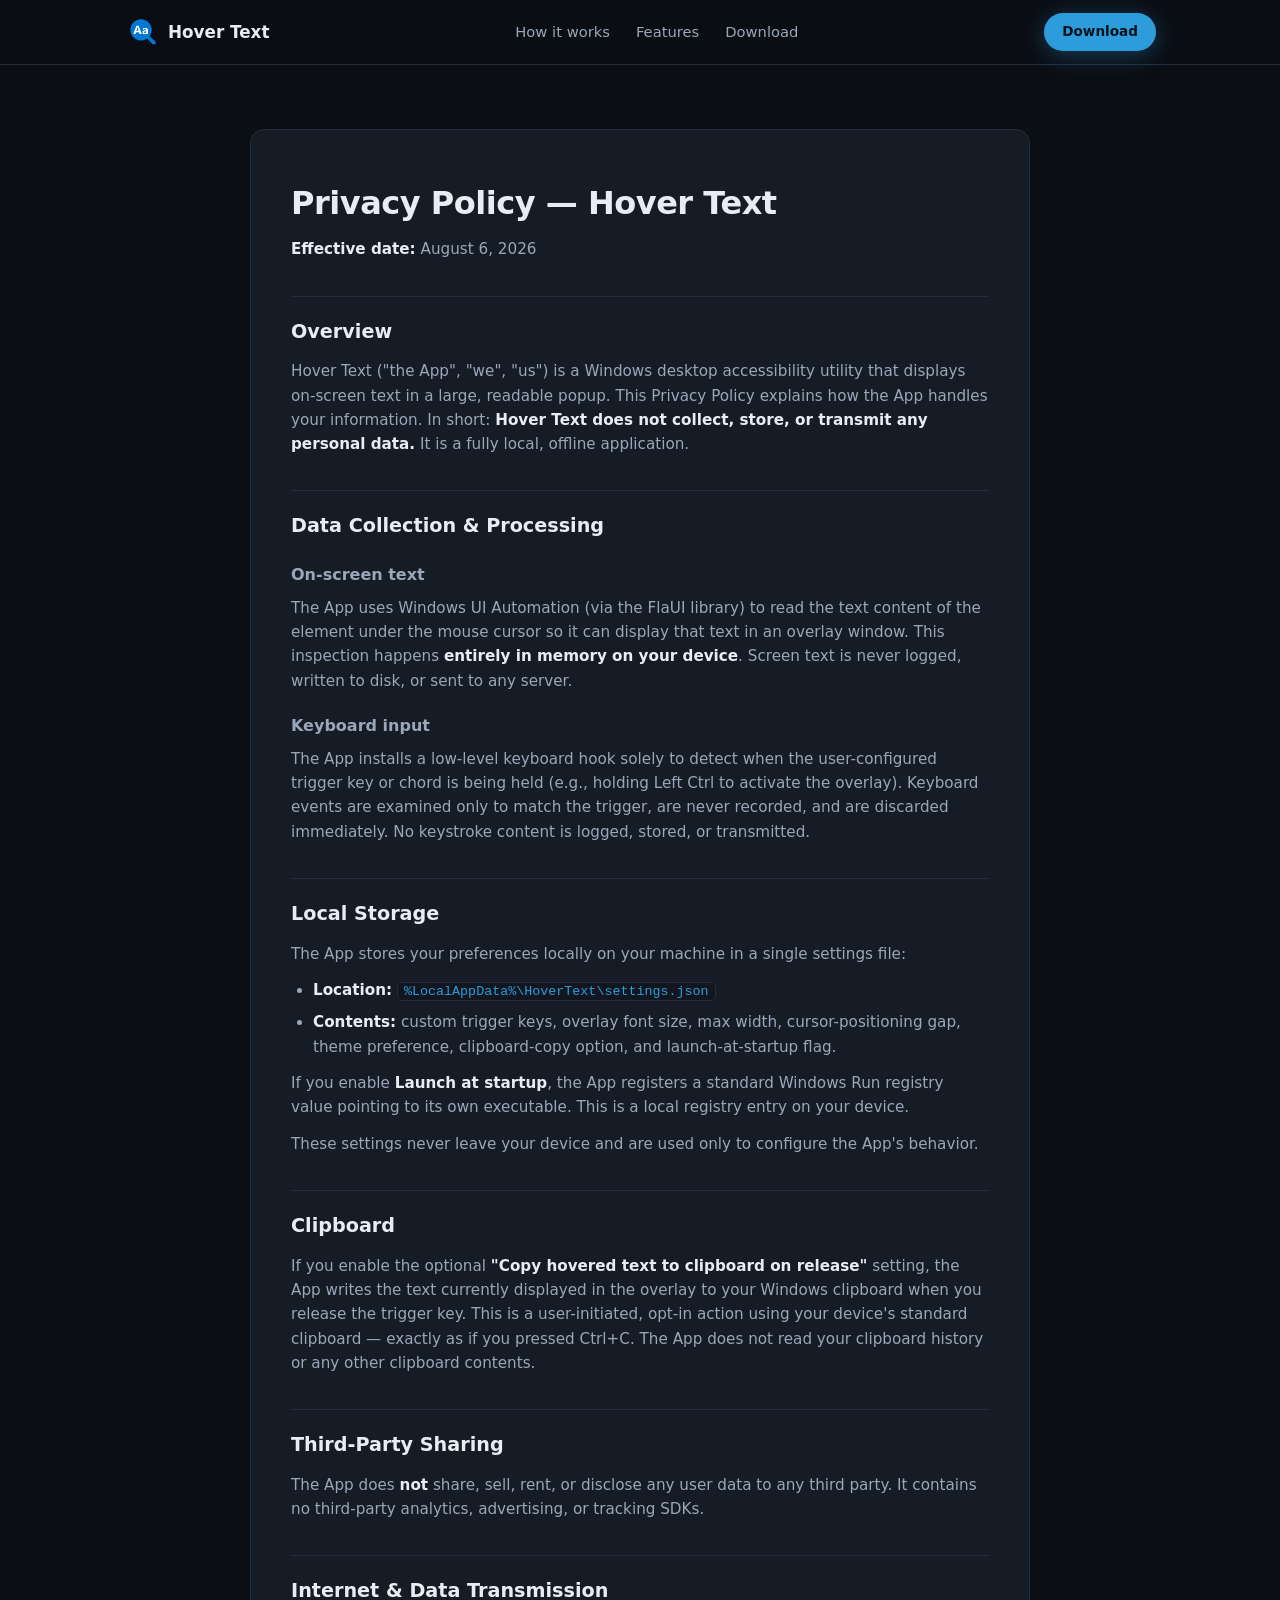
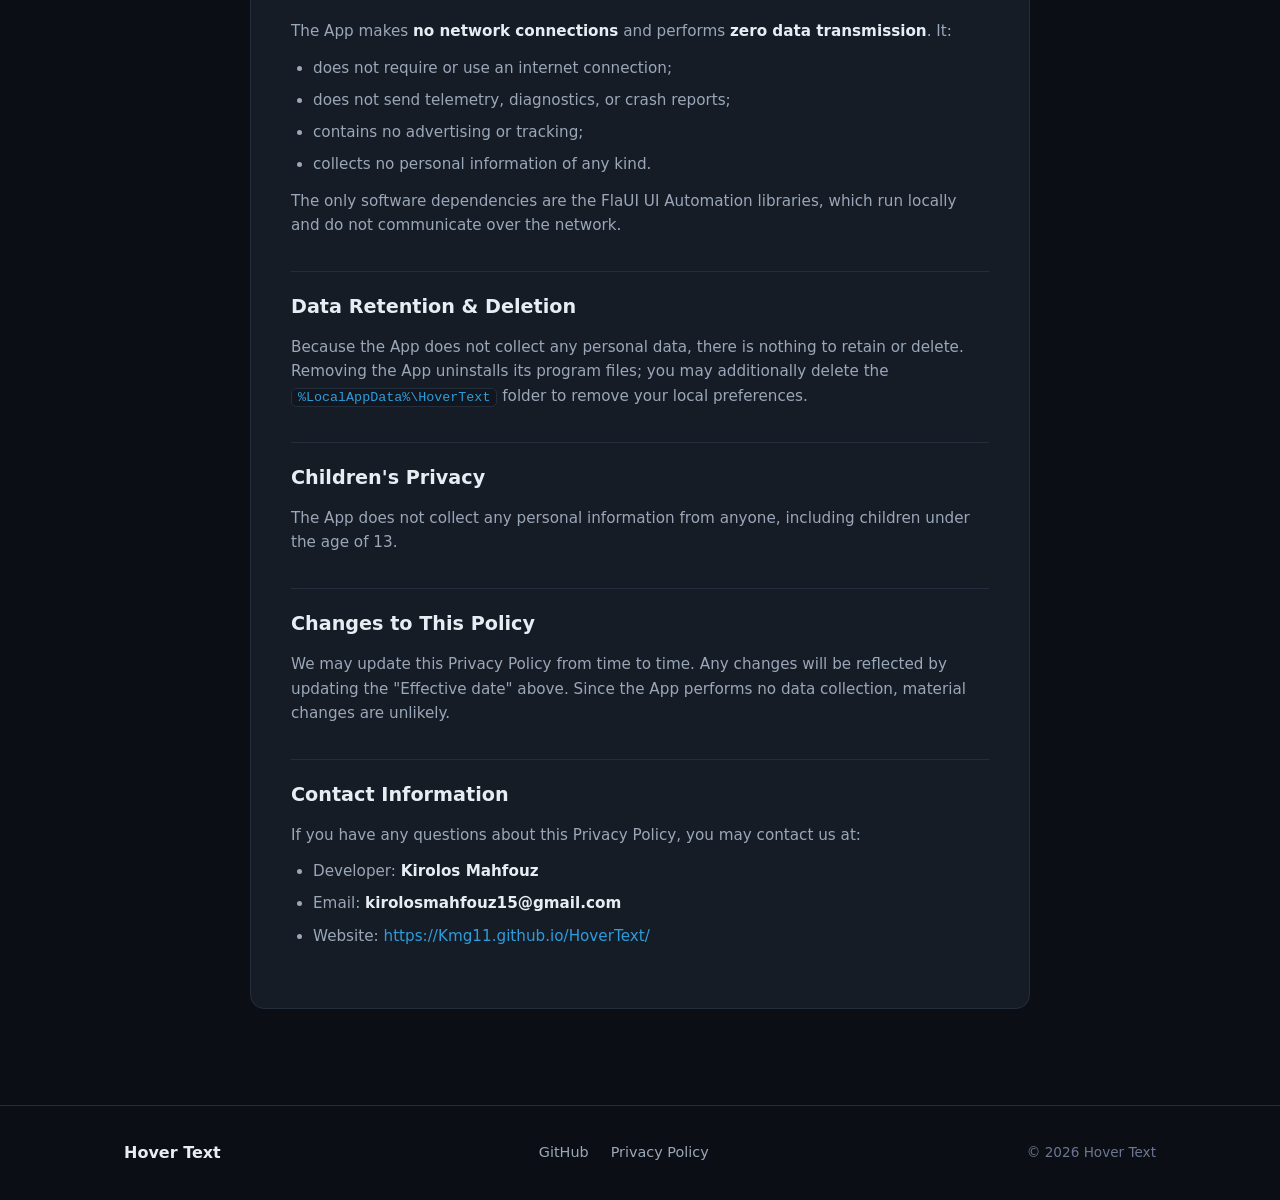
==== landing/privacy.html @ 6312b9e2 "feat: start creating landing page" ====
<!DOCTYPE html>
<html lang="en">
<head>
    <meta charset="UTF-8" />
    <meta name="viewport" content="width=device-width, initial-scale=1.0" />
    <title>Privacy Policy — Hover Text</title>
    <meta name="description"
          content="Hover Text is fully local and offline. It does not collect, store, or transmit any personal data." />
    <meta property="og:type" content="website" />
    <meta property="og:title" content="Privacy Policy — Hover Text" />
    <meta property="og:url" content="https://Kmg11.github.io/HoverText/privacy.html" />
    <link rel="icon" type="image/x-icon" href="favicon.ico" />
    <link rel="stylesheet" href="styles.css" />
</head>
<body>

    <header class="site-header">
        <nav class="nav container">
            <a class="brand" href="index.html">
                <img class="brand-mark" src="brand.png" alt="Hover Text logo" width="34" height="34" />
                <span class="brand-name">Hover Text</span>
            </a>
            <div class="nav-links">
                <a href="index.html#how">How it works</a>
                <a href="index.html#features">Features</a>
                <a href="index.html#download">Download</a>
            </div>
            <a class="btn btn-primary btn-sm nav-download" href="index.html#download">Download</a>
        </nav>
    </header>

    <main>
        <section class="legal">
            <div class="container legal-box">
                <h1>Privacy Policy — Hover Text</h1>
                <p class="legal-date"><strong>Effective date:</strong> August 6, 2026</p>

                <h2>Overview</h2>
                <p>Hover Text ("the App", "we", "us") is a Windows desktop accessibility utility that displays on-screen text in a large, readable popup. This Privacy Policy explains how the App handles your information. In short: <strong>Hover Text does not collect, store, or transmit any personal data.</strong> It is a fully local, offline application.</p>

                <h2>Data Collection &amp; Processing</h2>

                <h3>On-screen text</h3>
                <p>The App uses Windows UI Automation (via the FlaUI library) to read the text content of the element under the mouse cursor so it can display that text in an overlay window. This inspection happens <strong>entirely in memory on your device</strong>. Screen text is never logged, written to disk, or sent to any server.</p>

                <h3>Keyboard input</h3>
                <p>The App installs a low-level keyboard hook solely to detect when the user-configured trigger key or chord is being held (e.g., holding Left Ctrl to activate the overlay). Keyboard events are examined only to match the trigger, are never recorded, and are discarded immediately. No keystroke content is logged, stored, or transmitted.</p>

                <h2>Local Storage</h2>
                <p>The App stores your preferences locally on your machine in a single settings file:</p>
                <ul>
                    <li><strong>Location:</strong> <code>%LocalAppData%\HoverText\settings.json</code></li>
                    <li><strong>Contents:</strong> custom trigger keys, overlay font size, max width, cursor-positioning gap, theme preference, clipboard-copy option, and launch-at-startup flag.</li>
                </ul>
                <p>If you enable <strong>Launch at startup</strong>, the App registers a standard Windows Run registry value pointing to its own executable. This is a local registry entry on your device.</p>
                <p>These settings never leave your device and are used only to configure the App's behavior.</p>

                <h2>Clipboard</h2>
                <p>If you enable the optional <strong>"Copy hovered text to clipboard on release"</strong> setting, the App writes the text currently displayed in the overlay to your Windows clipboard when you release the trigger key. This is a user-initiated, opt-in action using your device's standard clipboard — exactly as if you pressed Ctrl+C. The App does not read your clipboard history or any other clipboard contents.</p>

                <h2>Third-Party Sharing</h2>
                <p>The App does <strong>not</strong> share, sell, rent, or disclose any user data to any third party. It contains no third-party analytics, advertising, or tracking SDKs.</p>

                <h2>Internet &amp; Data Transmission</h2>
                <p>The App makes <strong>no network connections</strong> and performs <strong>zero data transmission</strong>. It:</p>
                <ul>
                    <li>does not require or use an internet connection;</li>
                    <li>does not send telemetry, diagnostics, or crash reports;</li>
                    <li>contains no advertising or tracking;</li>
                    <li>collects no personal information of any kind.</li>
                </ul>
                <p>The only software dependencies are the FlaUI UI Automation libraries, which run locally and do not communicate over the network.</p>

                <h2>Data Retention &amp; Deletion</h2>
                <p>Because the App does not collect any personal data, there is nothing to retain or delete. Removing the App uninstalls its program files; you may additionally delete the <code>%LocalAppData%\HoverText</code> folder to remove your local preferences.</p>

                <h2>Children's Privacy</h2>
                <p>The App does not collect any personal information from anyone, including children under the age of 13.</p>

                <h2>Changes to This Policy</h2>
                <p>We may update this Privacy Policy from time to time. Any changes will be reflected by updating the "Effective date" above. Since the App performs no data collection, material changes are unlikely.</p>

                <h2>Contact Information</h2>
                <p>If you have any questions about this Privacy Policy, you may contact us at:</p>
                <ul>
                    <li>Developer: <strong>Kirolos Mahfouz</strong></li>
                    <li>Email: <strong>kirolosmahfouz15@gmail.com</strong></li>
                    <li>Website: <a href="https://Kmg11.github.io/HoverText/">https://Kmg11.github.io/HoverText/</a></li>
                </ul>
            </div>
        </section>
    </main>

    <footer class="site-footer">
        <div class="container footer-inner">
            <span class="footer-brand">Hover Text</span>
            <div class="footer-links">
                <a href="https://github.com/Kmg11/HoverText" target="_blank" rel="noopener noreferrer">GitHub</a>
                <a href="privacy.html">Privacy Policy</a>
            </div>
            <span class="footer-copy">&copy; <span id="year"></span> Hover Text</span>
        </div>
    </footer>

    <script src="app.js"></script>
</body>
</html>
---- landing/styles.css ----
:root {
    --bg: #0B0E14;
    --bg-elev: #12171F;
    --bg-card: #161C26;
    --bg-card-hover: #1A2230;
    --border: #242D3B;
    --text: #E8EDF4;
    --text-dim: #9AA7B8;
    --text-faint: #6B7690;
    --accent: #2D9CDB;
    --accent-hover: #54B0E4;
    --accent-soft: rgba(45, 156, 219, 0.14);
    --radius: 14px;
    --radius-sm: 9px;
    --max-w: 1080px;
    --font: "Segoe UI", system-ui, Roboto, "Helvetica Neue", Arial, sans-serif;
}

* { box-sizing: border-box; margin: 0; padding: 0; }

html { scroll-behavior: smooth; }

body {
    font-family: var(--font);
    background: var(--bg);
    color: var(--text);
    line-height: 1.6;
    -webkit-font-smoothing: antialiased;
}

.container {
    max-width: var(--max-w);
    margin: 0 auto;
    padding: 0 24px;
}

/* ---------- Buttons ---------- */

.btn {
    display: inline-block;
    border-radius: 999px;
    font-weight: 600;
    text-decoration: none;
    text-align: center;
    transition: background 0.15s ease, transform 0.1s ease, box-shadow 0.15s ease;
    cursor: pointer;
}

.btn:active { transform: translateY(1px); }

.btn-primary {
    background: var(--accent);
    color: #06121C;
    box-shadow: 0 4px 24px rgba(45, 156, 219, 0.35);
}

.btn-primary:hover {
    background: var(--accent-hover);
    box-shadow: 0 6px 30px rgba(45, 156, 219, 0.5);
}

.btn-ghost {
    border: 1px solid var(--border);
    color: var(--text);
    background: transparent;
}

.btn-ghost:hover { border-color: var(--text-dim); background: var(--bg-elev); }

.btn-store {
    border: 1px solid var(--border);
    color: var(--text);
    background: var(--bg-card);
}

.btn-store:hover:not(.is-disabled) { border-color: var(--accent); }

.btn.is-disabled {
    opacity: 0.55;
    cursor: not-allowed;
    pointer-events: none;
}

.btn-sm { padding: 8px 18px; font-size: 0.85rem; }
.btn-lg { padding: 14px 30px; font-size: 1.05rem; }

/* ---------- Header / nav ---------- */

.site-header {
    position: sticky;
    top: 0;
    z-index: 50;
    background: rgba(11, 14, 20, 0.85);
    backdrop-filter: blur(12px);
    -webkit-backdrop-filter: blur(12px);
    border-bottom: 1px solid var(--border);
}

.nav {
    display: flex;
    align-items: center;
    justify-content: space-between;
    height: 64px;
    gap: 20px;
}

.brand {
    display: flex;
    align-items: center;
    gap: 10px;
    text-decoration: none;
    color: var(--text);
    font-weight: 700;
    font-size: 1.05rem;
}

.brand-mark {
    width: 34px;
    height: 34px;
    border-radius: 9px;
    object-fit: contain;
}

.nav-links { display: flex; gap: 26px; }

.nav-links a {
    color: var(--text-dim);
    text-decoration: none;
    font-size: 0.92rem;
    font-weight: 500;
    transition: color 0.15s ease;
}

.nav-links a:hover { color: var(--text); }

.nav-download { display: inline-block; }

/* ---------- Hero ---------- */

.hero {
    padding: 84px 0 96px;
    background:
        radial-gradient(1100px 480px at 75% -10%, rgba(45, 156, 219, 0.16), transparent 60%),
        radial-gradient(900px 420px at 15% 110%, rgba(45, 156, 219, 0.08), transparent 60%);
}

.hero-grid {
    display: grid;
    grid-template-columns: 1.05fr 0.95fr;
    gap: 64px;
    align-items: center;
}

.eyebrow {
    display: inline-block;
    text-transform: uppercase;
    letter-spacing: 0.12em;
    font-size: 0.78rem;
    font-weight: 700;
    color: var(--accent);
    margin-bottom: 14px;
}

.hero h1 {
    font-size: clamp(2rem, 4.4vw, 3.15rem);
    line-height: 1.12;
    letter-spacing: -0.02em;
    margin-bottom: 18px;
}

.hero-sub {
    font-size: 1.14rem;
    color: var(--text-dim);
    max-width: 34em;
    margin-bottom: 30px;
}

.hero-actions {
    display: flex;
    flex-wrap: wrap;
    gap: 14px;
    margin-bottom: 34px;
}

.hero-badges {
    list-style: none;
    display: flex;
    flex-wrap: wrap;
    gap: 10px 22px;
    font-size: 0.88rem;
    color: var(--text-dim);
}

.hero-badges li::before {
    content: "✓";
    color: var(--accent);
    font-weight: 700;
    margin-right: 8px;
}

/* Hero fake-window mockup */

.hero-visual { position: relative; }

.fake-window {
    border-radius: 16px;
    border: 1px solid var(--border);
    background: var(--bg-elev);
    box-shadow: 0 30px 80px rgba(0, 0, 0, 0.55);
    overflow: hidden;
    position: relative;
    animation: floaty 7s ease-in-out infinite;
}

@keyframes floaty {
    0%, 100% { transform: translateY(0); }
    50% { transform: translateY(-8px); }
}

.fake-window-bar {
    display: flex;
    align-items: center;
    gap: 8px;
    padding: 12px 16px;
    border-bottom: 1px solid var(--border);
}

.dot { width: 12px; height: 12px; border-radius: 50%; }
.dot-red { background: #FF5F57; }
.dot-yellow { background: #FEBC2E; }
.dot-green { background: #28C840; }

.fake-window-title {
    margin-left: 12px;
    font-size: 0.8rem;
    color: var(--text-faint);
}

.fake-content {
    display: flex;
    gap: 14px;
    padding: 18px;
    background: var(--bg);
}

.fake-card {
    flex: 1;
    background: var(--bg-card);
    border: 1px solid var(--border);
    border-radius: var(--radius-sm);
    padding: 18px;
}

.fake-label {
    font-size: 0.66rem;
    letter-spacing: 0.14em;
    color: var(--text-faint);
    text-transform: uppercase;
    margin-bottom: 8px;
}

.fake-heading {
    font-size: 1.15rem;
    font-weight: 700;
    margin-bottom: 6px;
}

.fake-body {
    font-size: 0.82rem;
    color: var(--text-dim);
    margin-bottom: 14px;
}

.fake-tags { display: flex; flex-wrap: wrap; gap: 8px; margin-bottom: 16px; }

.fake-tags span {
    font-size: 0.72rem;
    color: var(--text-dim);
    background: var(--bg-elev);
    border: 1px solid var(--border);
    padding: 3px 10px;
    border-radius: 999px;
}

.fake-button {
    font-family: inherit;
    font-size: 0.85rem;
    font-weight: 600;
    background: var(--accent);
    color: #06121C;
    border: none;
    border-radius: 999px;
    padding: 9px 18px;
}

.fake-sidebar {
    width: 90px;
    display: flex;
    flex-direction: column;
    gap: 10px;
    padding: 8px 0;
}

.fake-side-item {
    height: 12px;
    border-radius: 6px;
    background: var(--bg-card);
    border: 1px solid var(--border);
}

.fake-side-item:nth-child(2) { width: 70%; }

.fake-cursor {
    position: absolute;
    width: 20px;
    height: 20px;
    background: var(--text);
    clip-path: polygon(0 0, 100% 60%, 55% 60%, 38% 100%, 22% 88%, 38% 55%, 0 48%);
    filter: drop-shadow(0 2px 4px rgba(0, 0, 0, 0.6));
    top: 44%;
    right: 12%;
    animation: cursor-wander 7s ease-in-out infinite;
}

@keyframes cursor-wander {
    0%, 100% { transform: translate(0, 0); }
    50% { transform: translate(-14px, 10px); }
}

.fake-overlay {
    position: absolute;
    display: flex;
    flex-direction: column;
    align-items: center;
    top: 28%;
    left: 4%;
    background: rgba(23, 30, 41, 0.92);
    border: 1px solid var(--accent);
    border-radius: 12px;
    padding: 12px 22px;
    box-shadow: 0 18px 50px rgba(0, 0, 0, 0.5);
    animation: overlay-pulse 7s ease-in-out infinite;
}

@keyframes overlay-pulse {
    0%, 100% { opacity: 1; transform: scale(1); }
    45% { opacity: 0.35; transform: scale(0.96); }
    55% { opacity: 0.35; transform: scale(0.96); }
}

.fake-overlay-title {
    font-size: 0.62rem;
    text-transform: uppercase;
    letter-spacing: 0.14em;
    color: var(--accent);
    margin-bottom: 2px;
}

.fake-overlay-text {
    font-size: 1.6rem;
    font-weight: 700;
    letter-spacing: -0.01em;
}

/* ---------- Sections ---------- */

section { padding: 84px 0; }

.section-title {
    font-size: clamp(1.6rem, 3.2vw, 2.2rem);
    letter-spacing: -0.015em;
    line-height: 1.2;
    margin-bottom: 44px;
}

.problem, .features { background: var(--bg-elev); }

.cards {
    display: grid;
    gap: 18px;
}

.cards.three { grid-template-columns: repeat(3, 1fr); }

.card {
    background: var(--bg-card);
    border: 1px solid var(--border);
    border-radius: var(--radius);
    padding: 26px;
    transition: transform 0.15s ease, background 0.15s ease, border-color 0.15s ease;
}

.card:hover {
    background: var(--bg-card-hover);
    border-color: #2E3A4D;
    transform: translateY(-3px);
}

.card h3 {
    font-size: 1.05rem;
    margin-bottom: 10px;
}

.card p { color: var(--text-dim); font-size: 0.95rem; }

/* ---------- Steps ---------- */

.steps {
    display: grid;
    grid-template-columns: repeat(3, 1fr);
    gap: 30px;
    counter-reset: step;
}

.step {
    position: relative;
    padding: 26px;
    border: 1px solid var(--border);
    border-radius: var(--radius);
    background: var(--bg-card);
}

.step-num {
    display: grid;
    place-items: center;
    width: 40px;
    height: 40px;
    border-radius: 50%;
    background: var(--accent-soft);
    color: var(--accent);
    font-weight: 700;
    font-size: 1.05rem;
    margin-bottom: 16px;
}

.step h3 { font-size: 1.05rem; margin-bottom: 8px; }
.step p { color: var(--text-dim); font-size: 0.95rem; }
.step strong { color: var(--text); }

/* ---------- Feature list ---------- */

.feature-list {
    list-style: none;
    display: grid;
    grid-template-columns: repeat(2, 1fr);
    gap: 16px 32px;
    max-width: 860px;
}

.feature-list li {
    display: flex;
    align-items: center;
    gap: 12px;
    color: var(--text-dim);
    font-size: 1rem;
}

.feature-list li::before {
    content: "✓";
    display: grid;
    place-items: center;
    flex-shrink: 0;
    width: 24px;
    height: 24px;
    border-radius: 50%;
    background: var(--accent-soft);
    color: var(--accent);
    font-weight: 700;
    font-size: 0.85rem;
}

/* ---------- Download ---------- */

.download { padding-bottom: 100px; }

.download-box {
    text-align: center;
    background: var(--bg-card);
    border: 1px solid var(--border);
    border-radius: 20px;
    padding: 56px 32px;
    position: relative;
    overflow: hidden;
}

.download-box::before {
    content: "";
    position: absolute;
    inset: 0 0 auto 0;
    height: 3px;
    background: linear-gradient(90deg, transparent, var(--accent), transparent);
}

.download-box .eyebrow { margin-bottom: 10px; }
.download-box .section-title { margin-bottom: 14px; }

.download-sub {
    color: var(--text-dim);
    max-width: 42em;
    margin: 0 auto 32px;
}

.download-actions {
    display: flex;
    flex-wrap: wrap;
    justify-content: center;
    gap: 16px;
    margin-bottom: 18px;
}

.download-note { color: var(--text-faint); font-size: 0.85rem; min-height: 1.2em; }

/* ---------- Footer ---------- */

.site-footer {
    border-top: 1px solid var(--border);
    padding: 34px 0;
}

.footer-inner {
    display: flex;
    flex-wrap: wrap;
    align-items: center;
    justify-content: space-between;
    gap: 14px;
}

.footer-brand { font-weight: 700; }

.footer-links {
    display: flex;
    gap: 22px;
}

.footer-links a {
    color: var(--text-dim);
    text-decoration: none;
    font-size: 0.9rem;
}

.footer-links a:hover { color: var(--text); }

.footer-copy { color: var(--text-faint); font-size: 0.85rem; }

/* ---------- Legal / Privacy ---------- */

.legal { padding: 64px 0 96px; }

.legal-box {
    max-width: 780px;
    background: var(--bg-card);
    border: 1px solid var(--border);
    border-radius: var(--radius);
    padding: 48px 40px;
}

.legal-box h1 {
    font-size: clamp(1.6rem, 3vw, 2rem);
    letter-spacing: -0.015em;
    margin-bottom: 8px;
}

.legal-date { color: var(--text-dim); margin-bottom: 32px; }

.legal-box h2 {
    font-size: 1.2rem;
    margin: 34px 0 12px;
    padding-top: 20px;
    border-top: 1px solid var(--border);
}

.legal-box h3 {
    font-size: 1rem;
    margin: 20px 0 8px;
    color: var(--text-dim);
}

.legal-box p { color: var(--text-dim); font-size: 0.95rem; margin-bottom: 12px; }
.legal-box p strong, .legal-box li strong { color: var(--text); }

.legal-box ul { margin: 0 0 12px 22px; }
.legal-box li { color: var(--text-dim); font-size: 0.95rem; margin-bottom: 8px; }

.legal-box code {
    font-family: Consolas, "Cascadia Code", monospace;
    font-size: 0.88em;
    background: var(--bg-elev);
    border: 1px solid var(--border);
    border-radius: 5px;
    padding: 1px 6px;
    color: var(--accent);
}

.legal-box a { color: var(--accent); text-decoration: none; }
.legal-box a:hover { text-decoration: underline; }

/* ---------- Responsive ---------- */

@media (max-width: 900px) {
    .hero-grid { grid-template-columns: 1fr; gap: 48px; }
    .cards.three, .steps { grid-template-columns: 1fr; }
    .feature-list { grid-template-columns: 1fr; }
    .nav-links { display: none; }
    .hero { padding: 56px 0 72px; }
    section { padding: 64px 0; }
    .legal-box { padding: 32px 24px; }
}
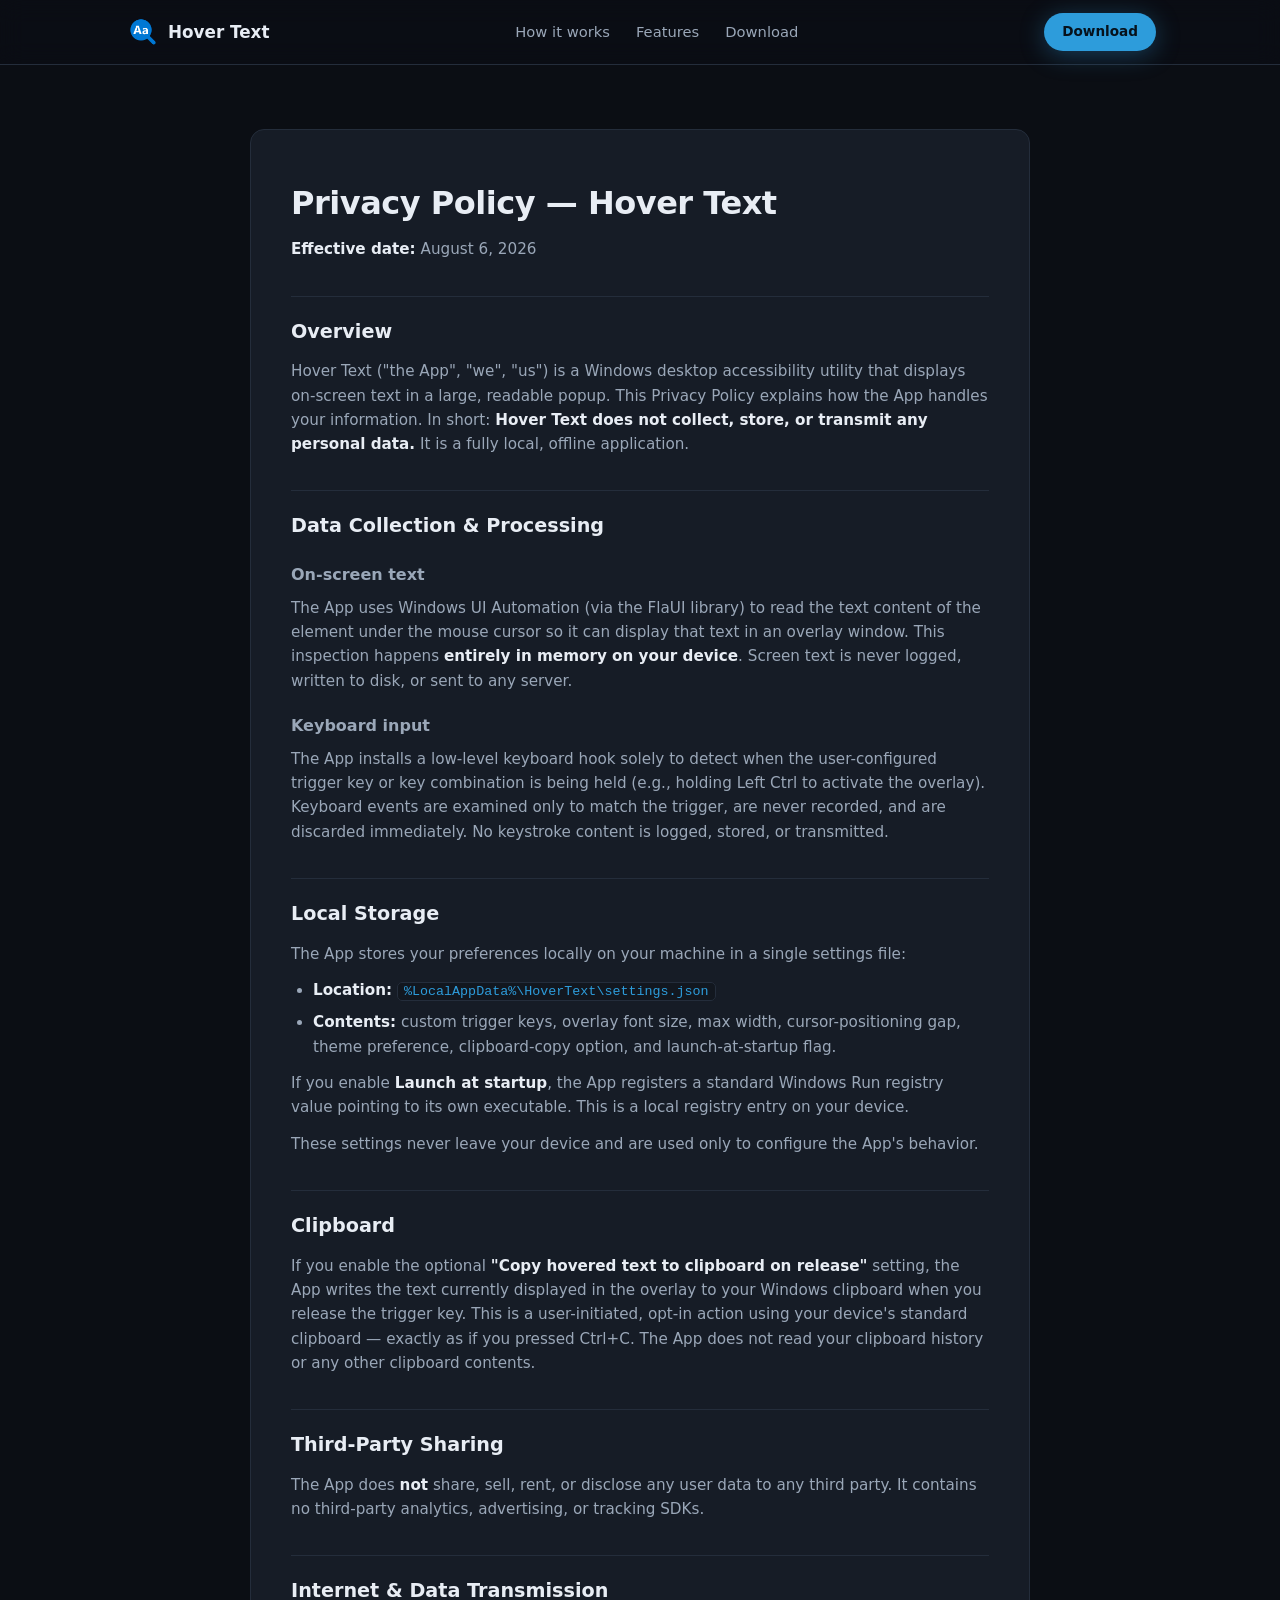
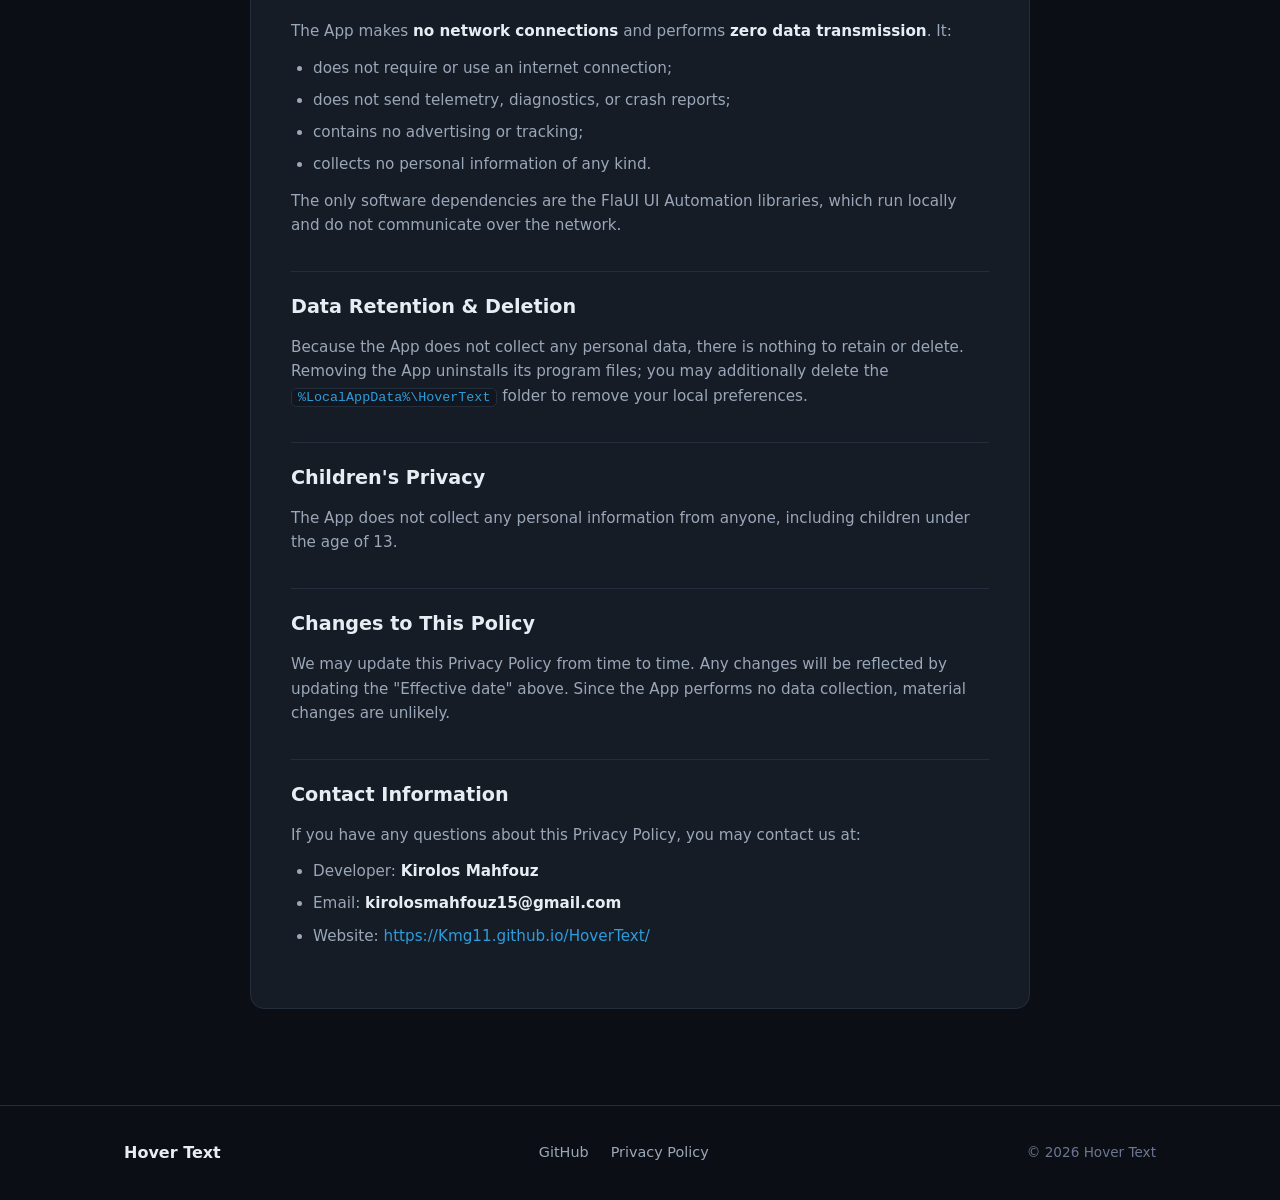
==== commit 5c6699ac: "fix: content" ====
--- a/landing/privacy.html
+++ b/landing/privacy.html
@@ -44,7 +44,7 @@
                 <p>The App uses Windows UI Automation (via the FlaUI library) to read the text content of the element under the mouse cursor so it can display that text in an overlay window. This inspection happens <strong>entirely in memory on your device</strong>. Screen text is never logged, written to disk, or sent to any server.</p>
 
                 <h3>Keyboard input</h3>
-                <p>The App installs a low-level keyboard hook solely to detect when the user-configured trigger key or chord is being held (e.g., holding Left Ctrl to activate the overlay). Keyboard events are examined only to match the trigger, are never recorded, and are discarded immediately. No keystroke content is logged, stored, or transmitted.</p>
+                <p>The App installs a low-level keyboard hook solely to detect when the user-configured trigger key or key combination is being held (e.g., holding Left Ctrl to activate the overlay). Keyboard events are examined only to match the trigger, are never recorded, and are discarded immediately. No keystroke content is logged, stored, or transmitted.</p>
 
                 <h2>Local Storage</h2>
                 <p>The App stores your preferences locally on your machine in a single settings file:</p>
--- a/landing/styles.css
+++ b/landing/styles.css
@@ -198,168 +198,197 @@
     margin-right: 8px;
 }
 
-/* Hero fake-window mockup */
+/* Hero screen mockup */
 
 .hero-visual { position: relative; }
 
-.fake-window {
+.screen {
+    position: relative;
     border-radius: 16px;
     border: 1px solid var(--border);
     background: var(--bg-elev);
     box-shadow: 0 30px 80px rgba(0, 0, 0, 0.55);
     overflow: hidden;
-    position: relative;
-    animation: floaty 7s ease-in-out infinite;
-}
-
-@keyframes floaty {
-    0%, 100% { transform: translateY(0); }
-    50% { transform: translateY(-8px); }
-}
-
-.fake-window-bar {
+}
+
+/* Browser chrome */
+
+.browser-tabs {
+    display: flex;
+    align-items: flex-end;
+    gap: 6px;
+    padding: 10px 12px 0;
+    background: #0D1117;
+    border-bottom: 1px solid var(--border);
+}
+
+.browser-tab {
     display: flex;
     align-items: center;
     gap: 8px;
-    padding: 12px 16px;
-    border-bottom: 1px solid var(--border);
-}
-
-.dot { width: 12px; height: 12px; border-radius: 50%; }
-.dot-red { background: #FF5F57; }
-.dot-yellow { background: #FEBC2E; }
-.dot-green { background: #28C840; }
-
-.fake-window-title {
-    margin-left: 12px;
-    font-size: 0.8rem;
+    padding: 8px 16px;
+    border-radius: 9px 9px 0 0;
+    font-size: 0.78rem;
+    color: var(--text-dim);
+    background: transparent;
+    max-width: 190px;
+    white-space: nowrap;
+    overflow: hidden;
+}
+
+.browser-tab.is-active {
+    background: var(--bg-elev);
+    color: var(--text);
+    border: 1px solid var(--border);
+    border-bottom: none;
+}
+
+.tab-dot {
+    flex-shrink: 0;
+    width: 9px;
+    height: 9px;
+    border-radius: 50%;
+    background: var(--accent);
+    opacity: 0.7;
+}
+
+.tab-title {
+    overflow: hidden;
+    text-overflow: ellipsis;
+}
+
+.tab-new {
+    margin-left: auto;
+    background: none;
+    border: none;
     color: var(--text-faint);
-}
-
-.fake-content {
-    display: flex;
+    font-size: 1.05rem;
+    line-height: 1;
+    padding: 4px 10px;
+    cursor: default;
+}
+
+.browser-toolbar {
+    display: flex;
+    align-items: center;
     gap: 14px;
-    padding: 18px;
+    padding: 10px 14px;
+    background: var(--bg-elev);
+}
+
+.browser-controls {
+    display: flex;
+    gap: 6px;
+}
+
+.browser-btn {
+    width: 26px;
+    height: 26px;
+    display: grid;
+    place-items: center;
+    border-radius: 6px;
+    color: var(--text-dim);
+    background: transparent;
+    font-size: 0.9rem;
+}
+
+.browser-address {
+    flex: 1;
+    display: flex;
+    align-items: center;
+    gap: 8px;
     background: var(--bg);
-}
-
-.fake-card {
-    flex: 1;
-    background: var(--bg-card);
-    border: 1px solid var(--border);
-    border-radius: var(--radius-sm);
-    padding: 18px;
-}
-
-.fake-label {
-    font-size: 0.66rem;
-    letter-spacing: 0.14em;
-    color: var(--text-faint);
+    border: 1px solid var(--border);
+    border-radius: 8px;
+    padding: 6px 14px;
+    font-size: 0.78rem;
+    color: var(--text-dim);
+    font-family: Consolas, "Cascadia Code", monospace;
+}
+
+.address-icon {
+    width: 10px;
+    height: 10px;
+    border-radius: 50%;
+    border: 1.5px solid #4CD964;
+    flex-shrink: 0;
+}
+
+/* Browser content */
+
+.browser-body {
+    padding: 22px 22px 30px;
+    background: var(--bg);
+}
+
+.screen-page-title {
+    font-size: 0.72rem;
+    font-weight: 600;
+    letter-spacing: 0.04em;
     text-transform: uppercase;
+    color: var(--accent);
     margin-bottom: 8px;
 }
 
-.fake-heading {
-    font-size: 1.15rem;
-    font-weight: 700;
-    margin-bottom: 6px;
-}
-
-.fake-body {
-    font-size: 0.82rem;
-    color: var(--text-dim);
-    margin-bottom: 14px;
-}
-
-.fake-tags { display: flex; flex-wrap: wrap; gap: 8px; margin-bottom: 16px; }
-
-.fake-tags span {
-    font-size: 0.72rem;
-    color: var(--text-dim);
-    background: var(--bg-elev);
-    border: 1px solid var(--border);
-    padding: 3px 10px;
-    border-radius: 999px;
-}
-
-.fake-button {
-    font-family: inherit;
-    font-size: 0.85rem;
+.screen-heading {
+    font-size: 1.05rem;
     font-weight: 600;
-    background: var(--accent);
-    color: #06121C;
-    border: none;
-    border-radius: 999px;
-    padding: 9px 18px;
-}
-
-.fake-sidebar {
-    width: 90px;
+    color: var(--text);
+    margin: 0 0 10px;
+}
+
+.screen-text {
+    font-size: 0.84rem;
+    line-height: 1.65;
+    color: var(--text-dim);
+    margin-bottom: 12px;
+    max-width: 96%;
+}
+
+mark.spot {
+    background: rgba(45, 156, 219, 0.25);
+    color: var(--text);
+    padding: 0 5px;
+    border-radius: 5px;
+    border: 1px solid rgba(45, 156, 219, 0.6);
+    font-weight: 600;
+}
+
+/* The real Hover Text overlay: dark, rounded, white border, drop shadow */
+
+.hover-popup {
+    position: absolute;
     display: flex;
     flex-direction: column;
-    gap: 10px;
-    padding: 8px 0;
-}
-
-.fake-side-item {
-    height: 12px;
-    border-radius: 6px;
-    background: var(--bg-card);
-    border: 1px solid var(--border);
-}
-
-.fake-side-item:nth-child(2) { width: 70%; }
-
-.fake-cursor {
-    position: absolute;
-    width: 20px;
-    height: 20px;
-    background: var(--text);
-    clip-path: polygon(0 0, 100% 60%, 55% 60%, 38% 100%, 22% 88%, 38% 55%, 0 48%);
-    filter: drop-shadow(0 2px 4px rgba(0, 0, 0, 0.6));
-    top: 44%;
-    right: 12%;
-    animation: cursor-wander 7s ease-in-out infinite;
-}
-
-@keyframes cursor-wander {
-    0%, 100% { transform: translate(0, 0); }
-    50% { transform: translate(-14px, 10px); }
-}
-
-.fake-overlay {
-    position: absolute;
-    display: flex;
-    flex-direction: column;
-    align-items: center;
-    top: 28%;
-    left: 4%;
-    background: rgba(23, 30, 41, 0.92);
-    border: 1px solid var(--accent);
-    border-radius: 12px;
-    padding: 12px 22px;
-    box-shadow: 0 18px 50px rgba(0, 0, 0, 0.5);
-    animation: overlay-pulse 7s ease-in-out infinite;
-}
-
-@keyframes overlay-pulse {
-    0%, 100% { opacity: 1; transform: scale(1); }
-    45% { opacity: 0.35; transform: scale(0.96); }
-    55% { opacity: 0.35; transform: scale(0.96); }
-}
-
-.fake-overlay-title {
-    font-size: 0.62rem;
-    text-transform: uppercase;
-    letter-spacing: 0.14em;
-    color: var(--accent);
-    margin-bottom: 2px;
-}
-
-.fake-overlay-text {
-    font-size: 1.6rem;
-    font-weight: 700;
+    align-items: stretch;
+    background: rgba(30, 30, 30, 0.93);
+    border: 1px solid rgba(255, 255, 255, 0.33);
+    border-radius: 10px;
+    padding: 14px 22px;
+    box-shadow: 0 18px 50px rgba(0, 0, 0, 0.55);
+    max-width: min(82%, 420px);
+    opacity: 0;
+    transform: scale(0.95);
+    transition: opacity 0.1s ease, transform 0.1s ease;
+    pointer-events: none;
+    will-change: left, top;
+    z-index: 5;
+}
+
+.hover-popup.visible {
+    opacity: 1;
+    transform: scale(1);
+}
+
+.hover-popup-text {
+    font-family: "Segoe UI", sans-serif;
+    font-size: 1.4rem;
+    font-weight: 600;
+    color: #FFFFFF;
     letter-spacing: -0.01em;
+    line-height: 1.2;
+    text-align: left;
+    overflow-wrap: anywhere;
 }
 
 /* ---------- Sections ---------- */
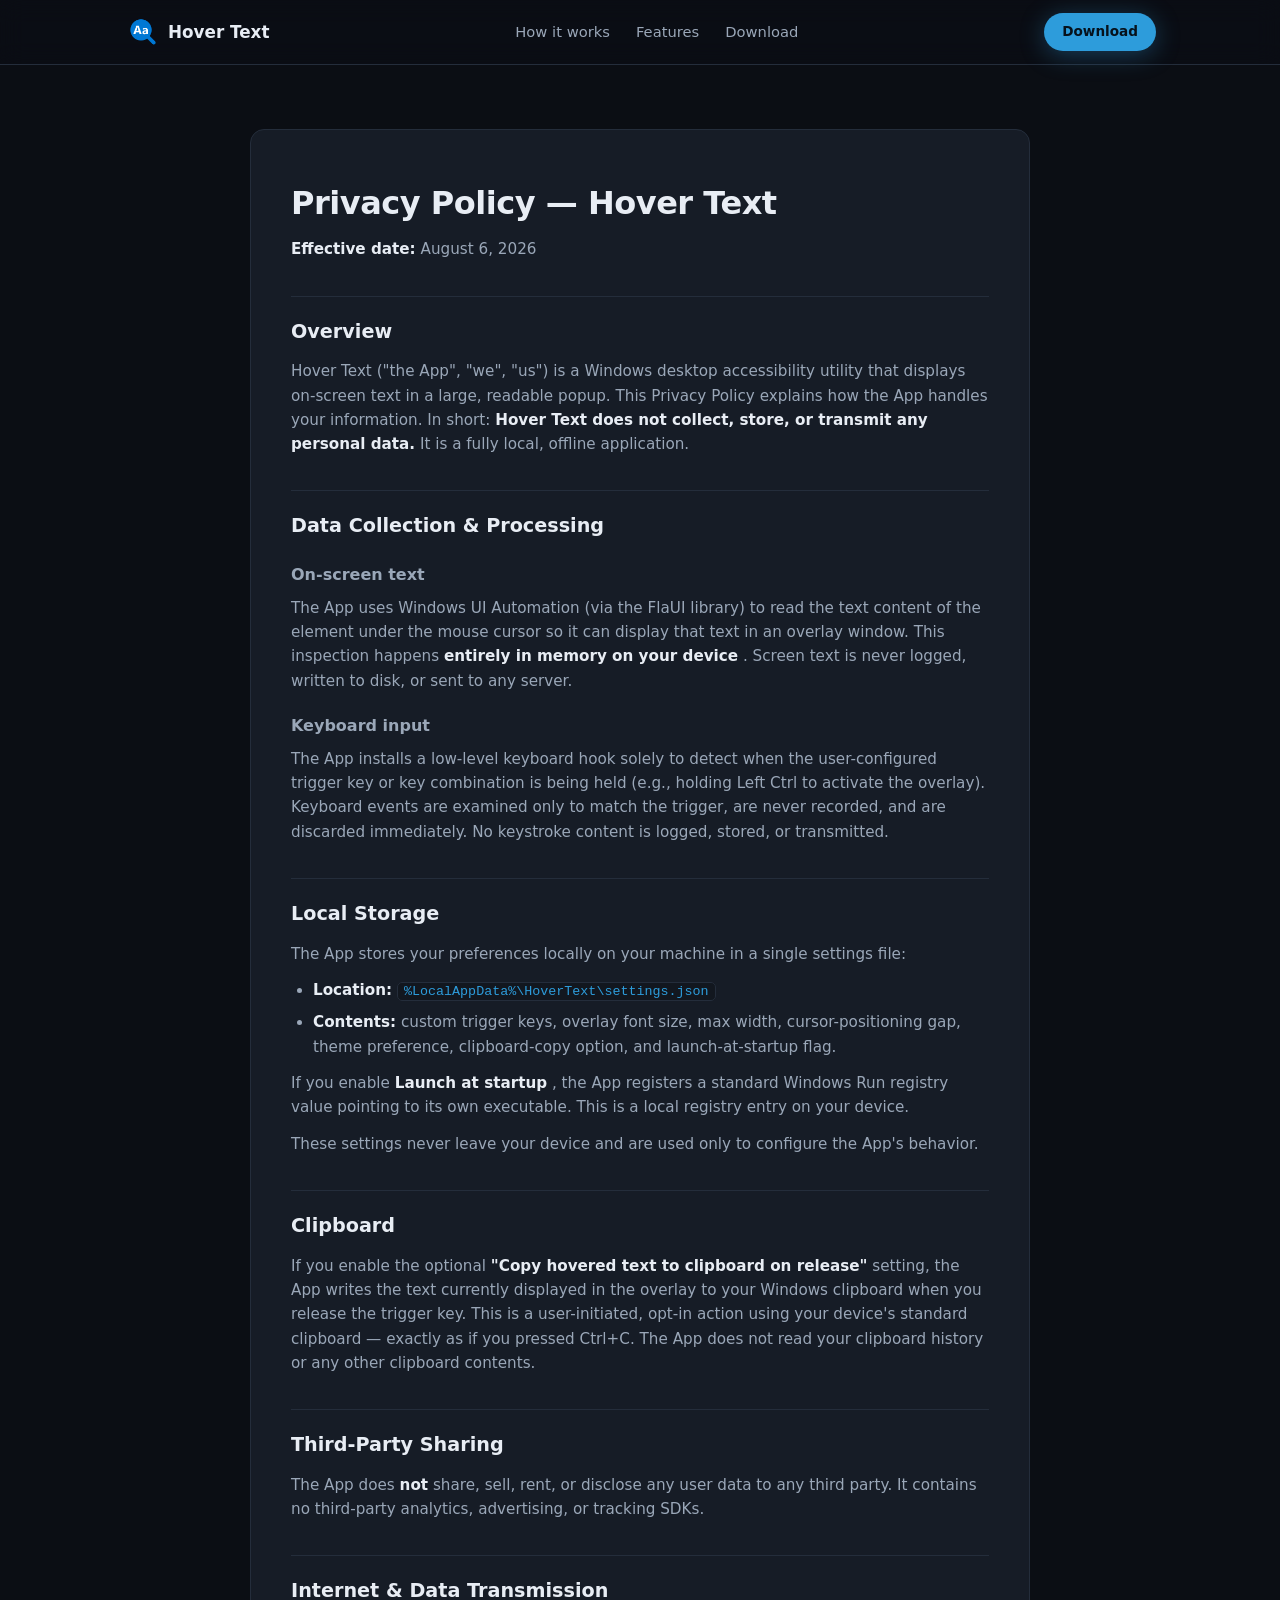
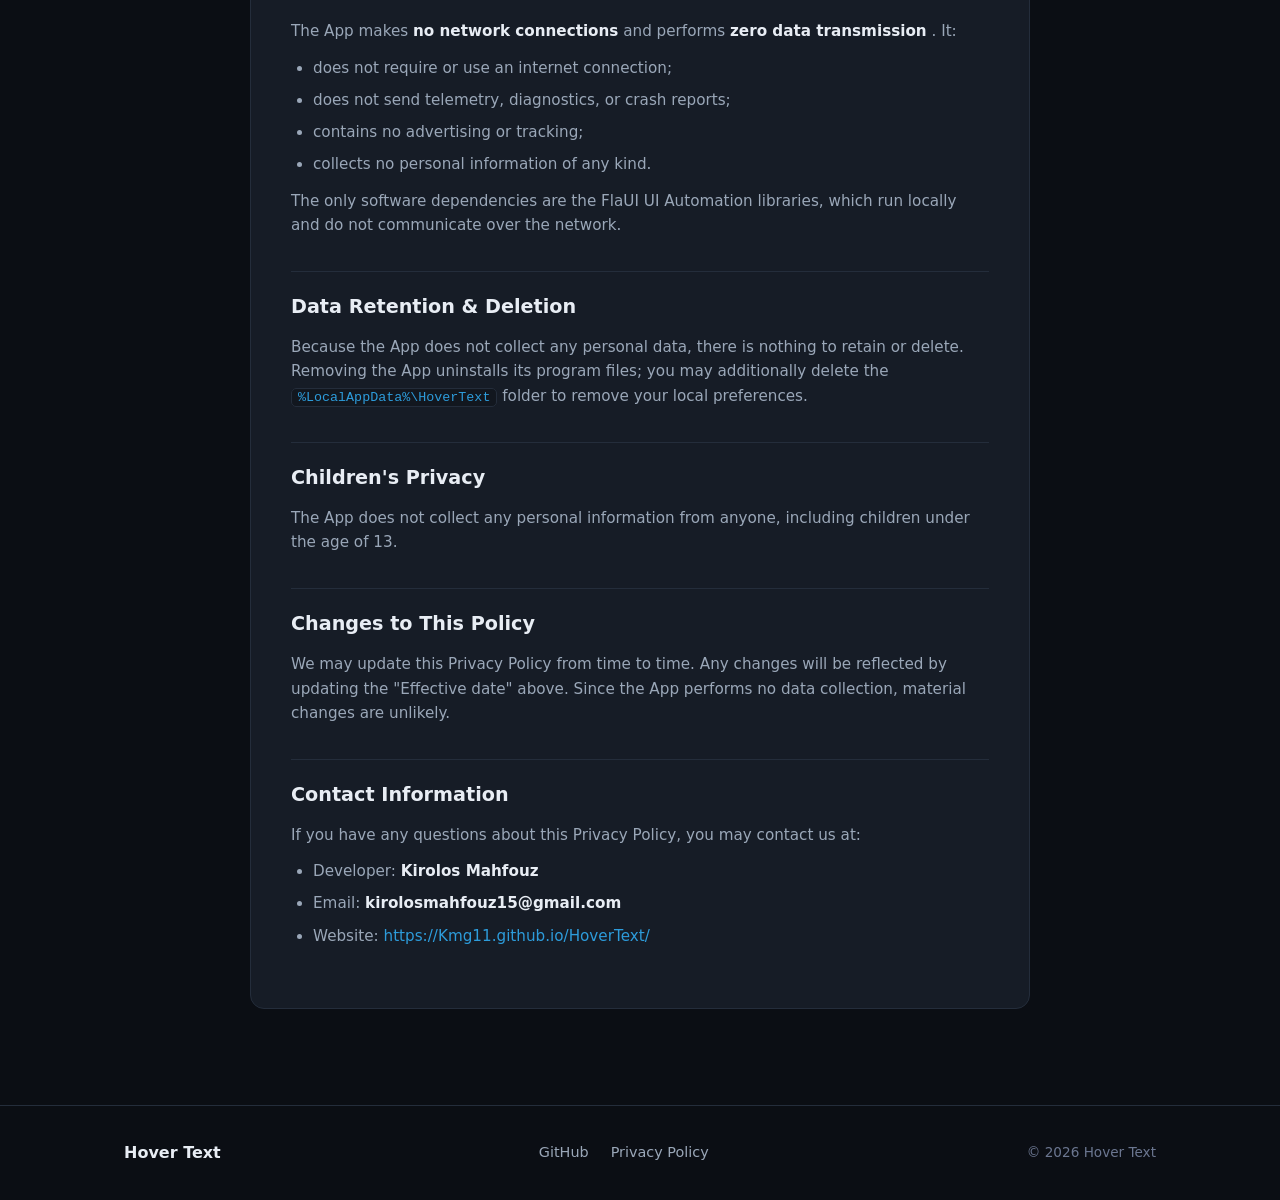
==== commit 2bc5b26d: "refactor: adjusted formatting and indentation across all files" ====
--- a/landing/privacy.html
+++ b/landing/privacy.html
@@ -1,107 +1,197 @@
-<!DOCTYPE html>
+<!doctype html>
 <html lang="en">
-<head>
+  <head>
     <meta charset="UTF-8" />
     <meta name="viewport" content="width=device-width, initial-scale=1.0" />
     <title>Privacy Policy — Hover Text</title>
-    <meta name="description"
-          content="Hover Text is fully local and offline. It does not collect, store, or transmit any personal data." />
+    <meta
+      name="description"
+      content="Hover Text is fully local and offline. It does not collect, store, or transmit any personal data."
+    />
     <meta property="og:type" content="website" />
     <meta property="og:title" content="Privacy Policy — Hover Text" />
     <meta property="og:url" content="https://Kmg11.github.io/HoverText/privacy.html" />
-    <link rel="icon" type="image/x-icon" href="favicon.ico" />
+    <link rel="icon" type="image/x-icon" href="assets/favicon.ico" />
     <link rel="stylesheet" href="styles.css" />
-</head>
-<body>
-
+  </head>
+  <body>
     <header class="site-header">
-        <nav class="nav container">
-            <a class="brand" href="index.html">
-                <img class="brand-mark" src="brand.png" alt="Hover Text logo" width="34" height="34" />
-                <span class="brand-name">Hover Text</span>
-            </a>
-            <div class="nav-links">
-                <a href="index.html#how">How it works</a>
-                <a href="index.html#features">Features</a>
-                <a href="index.html#download">Download</a>
-            </div>
-            <a class="btn btn-primary btn-sm nav-download" href="index.html#download">Download</a>
-        </nav>
+      <nav class="nav container">
+        <a class="brand" href="index.html">
+          <img
+            class="brand-mark"
+            src="assets/brand.png"
+            alt="Hover Text logo"
+            width="34"
+            height="34"
+          />
+          <span class="brand-name">Hover Text</span>
+        </a>
+        <div class="nav-links">
+          <a href="index.html#how">How it works</a>
+          <a href="index.html#features">Features</a>
+          <a href="index.html#download">Download</a>
+        </div>
+        <a class="btn btn-primary btn-sm nav-download" href="index.html#download">Download</a>
+      </nav>
     </header>
 
     <main>
-        <section class="legal">
-            <div class="container legal-box">
-                <h1>Privacy Policy — Hover Text</h1>
-                <p class="legal-date"><strong>Effective date:</strong> August 6, 2026</p>
+      <section class="legal">
+        <div class="container legal-box">
+          <h1>Privacy Policy — Hover Text</h1>
+          <p class="legal-date">
+            <strong>Effective date:</strong>
+            August 6, 2026
+          </p>
 
-                <h2>Overview</h2>
-                <p>Hover Text ("the App", "we", "us") is a Windows desktop accessibility utility that displays on-screen text in a large, readable popup. This Privacy Policy explains how the App handles your information. In short: <strong>Hover Text does not collect, store, or transmit any personal data.</strong> It is a fully local, offline application.</p>
+          <h2>Overview</h2>
+          <p>
+            Hover Text ("the App", "we", "us") is a Windows desktop accessibility utility that
+            displays on-screen text in a large, readable popup. This Privacy Policy explains how the
+            App handles your information. In short:
+            <strong>Hover Text does not collect, store, or transmit any personal data.</strong>
+            It is a fully local, offline application.
+          </p>
 
-                <h2>Data Collection &amp; Processing</h2>
+          <h2>Data Collection &amp; Processing</h2>
 
-                <h3>On-screen text</h3>
-                <p>The App uses Windows UI Automation (via the FlaUI library) to read the text content of the element under the mouse cursor so it can display that text in an overlay window. This inspection happens <strong>entirely in memory on your device</strong>. Screen text is never logged, written to disk, or sent to any server.</p>
+          <h3>On-screen text</h3>
+          <p>
+            The App uses Windows UI Automation (via the FlaUI library) to read the text content of
+            the element under the mouse cursor so it can display that text in an overlay window.
+            This inspection happens
+            <strong>entirely in memory on your device</strong>
+            . Screen text is never logged, written to disk, or sent to any server.
+          </p>
 
-                <h3>Keyboard input</h3>
-                <p>The App installs a low-level keyboard hook solely to detect when the user-configured trigger key or key combination is being held (e.g., holding Left Ctrl to activate the overlay). Keyboard events are examined only to match the trigger, are never recorded, and are discarded immediately. No keystroke content is logged, stored, or transmitted.</p>
+          <h3>Keyboard input</h3>
+          <p>
+            The App installs a low-level keyboard hook solely to detect when the user-configured
+            trigger key or key combination is being held (e.g., holding Left Ctrl to activate the
+            overlay). Keyboard events are examined only to match the trigger, are never recorded,
+            and are discarded immediately. No keystroke content is logged, stored, or transmitted.
+          </p>
 
-                <h2>Local Storage</h2>
-                <p>The App stores your preferences locally on your machine in a single settings file:</p>
-                <ul>
-                    <li><strong>Location:</strong> <code>%LocalAppData%\HoverText\settings.json</code></li>
-                    <li><strong>Contents:</strong> custom trigger keys, overlay font size, max width, cursor-positioning gap, theme preference, clipboard-copy option, and launch-at-startup flag.</li>
-                </ul>
-                <p>If you enable <strong>Launch at startup</strong>, the App registers a standard Windows Run registry value pointing to its own executable. This is a local registry entry on your device.</p>
-                <p>These settings never leave your device and are used only to configure the App's behavior.</p>
+          <h2>Local Storage</h2>
+          <p>The App stores your preferences locally on your machine in a single settings file:</p>
+          <ul>
+            <li>
+              <strong>Location:</strong>
+              <code>%LocalAppData%\HoverText\settings.json</code>
+            </li>
+            <li>
+              <strong>Contents:</strong>
+              custom trigger keys, overlay font size, max width, cursor-positioning gap, theme
+              preference, clipboard-copy option, and launch-at-startup flag.
+            </li>
+          </ul>
+          <p>
+            If you enable
+            <strong>Launch at startup</strong>
+            , the App registers a standard Windows Run registry value pointing to its own
+            executable. This is a local registry entry on your device.
+          </p>
+          <p>
+            These settings never leave your device and are used only to configure the App's
+            behavior.
+          </p>
 
-                <h2>Clipboard</h2>
-                <p>If you enable the optional <strong>"Copy hovered text to clipboard on release"</strong> setting, the App writes the text currently displayed in the overlay to your Windows clipboard when you release the trigger key. This is a user-initiated, opt-in action using your device's standard clipboard — exactly as if you pressed Ctrl+C. The App does not read your clipboard history or any other clipboard contents.</p>
+          <h2>Clipboard</h2>
+          <p>
+            If you enable the optional
+            <strong>"Copy hovered text to clipboard on release"</strong>
+            setting, the App writes the text currently displayed in the overlay to your Windows
+            clipboard when you release the trigger key. This is a user-initiated, opt-in action
+            using your device's standard clipboard — exactly as if you pressed Ctrl+C. The App does
+            not read your clipboard history or any other clipboard contents.
+          </p>
 
-                <h2>Third-Party Sharing</h2>
-                <p>The App does <strong>not</strong> share, sell, rent, or disclose any user data to any third party. It contains no third-party analytics, advertising, or tracking SDKs.</p>
+          <h2>Third-Party Sharing</h2>
+          <p>
+            The App does
+            <strong>not</strong>
+            share, sell, rent, or disclose any user data to any third party. It contains no
+            third-party analytics, advertising, or tracking SDKs.
+          </p>
 
-                <h2>Internet &amp; Data Transmission</h2>
-                <p>The App makes <strong>no network connections</strong> and performs <strong>zero data transmission</strong>. It:</p>
-                <ul>
-                    <li>does not require or use an internet connection;</li>
-                    <li>does not send telemetry, diagnostics, or crash reports;</li>
-                    <li>contains no advertising or tracking;</li>
-                    <li>collects no personal information of any kind.</li>
-                </ul>
-                <p>The only software dependencies are the FlaUI UI Automation libraries, which run locally and do not communicate over the network.</p>
+          <h2>Internet &amp; Data Transmission</h2>
+          <p>
+            The App makes
+            <strong>no network connections</strong>
+            and performs
+            <strong>zero data transmission</strong>
+            . It:
+          </p>
+          <ul>
+            <li>does not require or use an internet connection;</li>
+            <li>does not send telemetry, diagnostics, or crash reports;</li>
+            <li>contains no advertising or tracking;</li>
+            <li>collects no personal information of any kind.</li>
+          </ul>
+          <p>
+            The only software dependencies are the FlaUI UI Automation libraries, which run locally
+            and do not communicate over the network.
+          </p>
 
-                <h2>Data Retention &amp; Deletion</h2>
-                <p>Because the App does not collect any personal data, there is nothing to retain or delete. Removing the App uninstalls its program files; you may additionally delete the <code>%LocalAppData%\HoverText</code> folder to remove your local preferences.</p>
+          <h2>Data Retention &amp; Deletion</h2>
+          <p>
+            Because the App does not collect any personal data, there is nothing to retain or
+            delete. Removing the App uninstalls its program files; you may additionally delete the
+            <code>%LocalAppData%\HoverText</code>
+            folder to remove your local preferences.
+          </p>
 
-                <h2>Children's Privacy</h2>
-                <p>The App does not collect any personal information from anyone, including children under the age of 13.</p>
+          <h2>Children's Privacy</h2>
+          <p>
+            The App does not collect any personal information from anyone, including children under
+            the age of 13.
+          </p>
 
-                <h2>Changes to This Policy</h2>
-                <p>We may update this Privacy Policy from time to time. Any changes will be reflected by updating the "Effective date" above. Since the App performs no data collection, material changes are unlikely.</p>
+          <h2>Changes to This Policy</h2>
+          <p>
+            We may update this Privacy Policy from time to time. Any changes will be reflected by
+            updating the "Effective date" above. Since the App performs no data collection, material
+            changes are unlikely.
+          </p>
 
-                <h2>Contact Information</h2>
-                <p>If you have any questions about this Privacy Policy, you may contact us at:</p>
-                <ul>
-                    <li>Developer: <strong>Kirolos Mahfouz</strong></li>
-                    <li>Email: <strong>kirolosmahfouz15@gmail.com</strong></li>
-                    <li>Website: <a href="https://Kmg11.github.io/HoverText/">https://Kmg11.github.io/HoverText/</a></li>
-                </ul>
-            </div>
-        </section>
+          <h2>Contact Information</h2>
+          <p>If you have any questions about this Privacy Policy, you may contact us at:</p>
+          <ul>
+            <li>
+              Developer:
+              <strong>Kirolos Mahfouz</strong>
+            </li>
+            <li>
+              Email:
+              <strong>kirolosmahfouz15@gmail.com</strong>
+            </li>
+            <li>
+              Website:
+              <a href="https://Kmg11.github.io/HoverText/">https://Kmg11.github.io/HoverText/</a>
+            </li>
+          </ul>
+        </div>
+      </section>
     </main>
 
     <footer class="site-footer">
-        <div class="container footer-inner">
-            <span class="footer-brand">Hover Text</span>
-            <div class="footer-links">
-                <a href="https://github.com/Kmg11/HoverText" target="_blank" rel="noopener noreferrer">GitHub</a>
-                <a href="privacy.html">Privacy Policy</a>
-            </div>
-            <span class="footer-copy">&copy; <span id="year"></span> Hover Text</span>
+      <div class="container footer-inner">
+        <span class="footer-brand">Hover Text</span>
+        <div class="footer-links">
+          <a href="https://github.com/Kmg11/HoverText" target="_blank" rel="noopener noreferrer">
+            GitHub
+          </a>
+          <a href="privacy.html">Privacy Policy</a>
         </div>
+        <span class="footer-copy">
+          &copy;
+          <span id="year"></span>
+          Hover Text
+        </span>
+      </div>
     </footer>
 
     <script src="app.js"></script>
-</body>
+  </body>
 </html>
--- a/landing/styles.css
+++ b/landing/styles.css
@@ -1,636 +1,915 @@
 :root {
-    --bg: #0B0E14;
-    --bg-elev: #12171F;
-    --bg-card: #161C26;
-    --bg-card-hover: #1A2230;
-    --border: #242D3B;
-    --text: #E8EDF4;
-    --text-dim: #9AA7B8;
-    --text-faint: #6B7690;
-    --accent: #2D9CDB;
-    --accent-hover: #54B0E4;
-    --accent-soft: rgba(45, 156, 219, 0.14);
-    --radius: 14px;
-    --radius-sm: 9px;
-    --max-w: 1080px;
-    --font: "Segoe UI", system-ui, Roboto, "Helvetica Neue", Arial, sans-serif;
-}
-
-* { box-sizing: border-box; margin: 0; padding: 0; }
-
-html { scroll-behavior: smooth; }
+  --bg: #0b0e14;
+  --bg-elev: #12171f;
+  --bg-card: #161c26;
+  --bg-card-hover: #1a2230;
+  --border: #242d3b;
+  --text: #e8edf4;
+  --text-dim: #9aa7b8;
+  --text-faint: #6b7690;
+  --accent: #2d9cdb;
+  --accent-hover: #54b0e4;
+  --accent-soft: rgba(45, 156, 219, 0.14);
+  --radius: 14px;
+  --radius-sm: 9px;
+  --max-w: 1080px;
+  --font: 'Segoe UI', system-ui, Roboto, 'Helvetica Neue', Arial, sans-serif;
+}
+
+* {
+  box-sizing: border-box;
+  margin: 0;
+  padding: 0;
+}
+
+html {
+  scroll-behavior: smooth;
+}
 
 body {
-    font-family: var(--font);
-    background: var(--bg);
-    color: var(--text);
-    line-height: 1.6;
-    -webkit-font-smoothing: antialiased;
+  font-family: var(--font);
+  background: var(--bg);
+  color: var(--text);
+  line-height: 1.6;
+  -webkit-font-smoothing: antialiased;
 }
 
 .container {
-    max-width: var(--max-w);
-    margin: 0 auto;
-    padding: 0 24px;
+  max-width: var(--max-w);
+  margin: 0 auto;
+  padding: 0 24px;
 }
 
 /* ---------- Buttons ---------- */
 
 .btn {
-    display: inline-block;
-    border-radius: 999px;
-    font-weight: 600;
-    text-decoration: none;
-    text-align: center;
-    transition: background 0.15s ease, transform 0.1s ease, box-shadow 0.15s ease;
-    cursor: pointer;
-}
-
-.btn:active { transform: translateY(1px); }
+  display: inline-block;
+  border-radius: 999px;
+  font-weight: 600;
+  text-decoration: none;
+  text-align: center;
+  transition:
+    background 0.15s ease,
+    transform 0.1s ease,
+    box-shadow 0.15s ease;
+  cursor: pointer;
+}
+
+.btn:active {
+  transform: translateY(1px);
+}
 
 .btn-primary {
-    background: var(--accent);
-    color: #06121C;
-    box-shadow: 0 4px 24px rgba(45, 156, 219, 0.35);
+  background: var(--accent);
+  color: #06121c;
+  box-shadow: 0 4px 24px rgba(45, 156, 219, 0.35);
 }
 
 .btn-primary:hover {
-    background: var(--accent-hover);
-    box-shadow: 0 6px 30px rgba(45, 156, 219, 0.5);
+  background: var(--accent-hover);
+  box-shadow: 0 6px 30px rgba(45, 156, 219, 0.5);
 }
 
 .btn-ghost {
-    border: 1px solid var(--border);
-    color: var(--text);
-    background: transparent;
-}
-
-.btn-ghost:hover { border-color: var(--text-dim); background: var(--bg-elev); }
-
-.btn-store {
-    border: 1px solid var(--border);
-    color: var(--text);
-    background: var(--bg-card);
-}
-
-.btn-store:hover:not(.is-disabled) { border-color: var(--accent); }
-
-.btn.is-disabled {
-    opacity: 0.55;
-    cursor: not-allowed;
-    pointer-events: none;
-}
-
-.btn-sm { padding: 8px 18px; font-size: 0.85rem; }
-.btn-lg { padding: 14px 30px; font-size: 1.05rem; }
+  border: 1px solid var(--border);
+  color: var(--text);
+  background: transparent;
+}
+
+.btn-ghost:hover {
+  border-color: var(--text-dim);
+  background: var(--bg-elev);
+}
+
+.btn-sm {
+  padding: 8px 18px;
+  font-size: 0.85rem;
+}
+.btn-lg {
+  padding: 14px 30px;
+  font-size: 1.05rem;
+}
 
 /* ---------- Header / nav ---------- */
 
 .site-header {
-    position: sticky;
-    top: 0;
-    z-index: 50;
-    background: rgba(11, 14, 20, 0.85);
-    backdrop-filter: blur(12px);
-    -webkit-backdrop-filter: blur(12px);
-    border-bottom: 1px solid var(--border);
+  position: sticky;
+  top: 0;
+  z-index: 50;
+  background: rgba(11, 14, 20, 0.85);
+  backdrop-filter: blur(12px);
+  -webkit-backdrop-filter: blur(12px);
+  border-bottom: 1px solid var(--border);
 }
 
 .nav {
-    display: flex;
-    align-items: center;
-    justify-content: space-between;
-    height: 64px;
-    gap: 20px;
+  display: flex;
+  align-items: center;
+  justify-content: space-between;
+  height: 64px;
+  gap: 20px;
 }
 
 .brand {
-    display: flex;
-    align-items: center;
-    gap: 10px;
-    text-decoration: none;
-    color: var(--text);
-    font-weight: 700;
-    font-size: 1.05rem;
+  display: flex;
+  align-items: center;
+  gap: 10px;
+  text-decoration: none;
+  color: var(--text);
+  font-weight: 700;
+  font-size: 1.05rem;
 }
 
 .brand-mark {
-    width: 34px;
-    height: 34px;
-    border-radius: 9px;
-    object-fit: contain;
-}
-
-.nav-links { display: flex; gap: 26px; }
+  width: 34px;
+  height: 34px;
+  border-radius: 9px;
+  object-fit: contain;
+}
+
+.nav-links {
+  display: flex;
+  gap: 26px;
+}
 
 .nav-links a {
-    color: var(--text-dim);
-    text-decoration: none;
-    font-size: 0.92rem;
-    font-weight: 500;
-    transition: color 0.15s ease;
-}
-
-.nav-links a:hover { color: var(--text); }
-
-.nav-download { display: inline-block; }
+  color: var(--text-dim);
+  text-decoration: none;
+  font-size: 0.92rem;
+  font-weight: 500;
+  transition: color 0.15s ease;
+}
+
+.nav-links a:hover {
+  color: var(--text);
+}
+
+.nav-download {
+  display: inline-block;
+}
 
 /* ---------- Hero ---------- */
 
 .hero {
-    padding: 84px 0 96px;
-    background:
-        radial-gradient(1100px 480px at 75% -10%, rgba(45, 156, 219, 0.16), transparent 60%),
-        radial-gradient(900px 420px at 15% 110%, rgba(45, 156, 219, 0.08), transparent 60%);
+  padding: 84px 0 96px;
+  background:
+    radial-gradient(1100px 480px at 75% -10%, rgba(45, 156, 219, 0.16), transparent 60%),
+    radial-gradient(900px 420px at 15% 110%, rgba(45, 156, 219, 0.08), transparent 60%);
 }
 
 .hero-grid {
-    display: grid;
-    grid-template-columns: 1.05fr 0.95fr;
-    gap: 64px;
-    align-items: center;
+  display: grid;
+  grid-template-columns: 1.05fr 0.95fr;
+  gap: 64px;
+  align-items: center;
 }
 
 .eyebrow {
-    display: inline-block;
-    text-transform: uppercase;
-    letter-spacing: 0.12em;
-    font-size: 0.78rem;
-    font-weight: 700;
-    color: var(--accent);
-    margin-bottom: 14px;
+  display: inline-block;
+  text-transform: uppercase;
+  letter-spacing: 0.12em;
+  font-size: 0.78rem;
+  font-weight: 700;
+  color: var(--accent);
+  margin-bottom: 14px;
 }
 
 .hero h1 {
-    font-size: clamp(2rem, 4.4vw, 3.15rem);
-    line-height: 1.12;
-    letter-spacing: -0.02em;
-    margin-bottom: 18px;
+  font-size: clamp(2rem, 4.4vw, 3.15rem);
+  line-height: 1.12;
+  letter-spacing: -0.02em;
+  margin-bottom: 18px;
 }
 
 .hero-sub {
-    font-size: 1.14rem;
-    color: var(--text-dim);
-    max-width: 34em;
-    margin-bottom: 30px;
+  font-size: 1.14rem;
+  color: var(--text-dim);
+  max-width: 34em;
+  margin-bottom: 30px;
 }
 
 .hero-actions {
-    display: flex;
-    flex-wrap: wrap;
-    gap: 14px;
-    margin-bottom: 34px;
+  display: flex;
+  flex-wrap: wrap;
+  gap: 14px;
+  margin-bottom: 34px;
 }
 
 .hero-badges {
-    list-style: none;
-    display: flex;
-    flex-wrap: wrap;
-    gap: 10px 22px;
-    font-size: 0.88rem;
-    color: var(--text-dim);
+  list-style: none;
+  display: flex;
+  flex-wrap: wrap;
+  gap: 10px 22px;
+  font-size: 0.88rem;
+  color: var(--text-dim);
 }
 
 .hero-badges li::before {
-    content: "✓";
-    color: var(--accent);
-    font-weight: 700;
-    margin-right: 8px;
+  content: '✓';
+  color: var(--accent);
+  font-weight: 700;
+  margin-right: 8px;
 }
 
 /* Hero screen mockup */
 
-.hero-visual { position: relative; }
+.hero-visual {
+  position: relative;
+}
 
 .screen {
-    position: relative;
-    border-radius: 16px;
-    border: 1px solid var(--border);
-    background: var(--bg-elev);
-    box-shadow: 0 30px 80px rgba(0, 0, 0, 0.55);
-    overflow: hidden;
+  position: relative;
+  border-radius: 16px;
+  border: 1px solid var(--border);
+  background: var(--bg-elev);
+  box-shadow: 0 30px 80px rgba(0, 0, 0, 0.55);
+  overflow: hidden;
 }
 
 /* Browser chrome */
 
 .browser-tabs {
-    display: flex;
-    align-items: flex-end;
-    gap: 6px;
-    padding: 10px 12px 0;
-    background: #0D1117;
-    border-bottom: 1px solid var(--border);
+  display: flex;
+  align-items: flex-end;
+  gap: 6px;
+  padding: 10px 12px 0;
+  background: #0d1117;
+  border-bottom: 1px solid var(--border);
 }
 
 .browser-tab {
-    display: flex;
-    align-items: center;
-    gap: 8px;
-    padding: 8px 16px;
-    border-radius: 9px 9px 0 0;
-    font-size: 0.78rem;
-    color: var(--text-dim);
-    background: transparent;
-    max-width: 190px;
-    white-space: nowrap;
-    overflow: hidden;
+  display: flex;
+  align-items: center;
+  gap: 8px;
+  padding: 8px 16px;
+  border-radius: 9px 9px 0 0;
+  font-size: 0.78rem;
+  color: var(--text-dim);
+  background: transparent;
+  max-width: 190px;
+  white-space: nowrap;
+  overflow: hidden;
 }
 
 .browser-tab.is-active {
-    background: var(--bg-elev);
-    color: var(--text);
-    border: 1px solid var(--border);
-    border-bottom: none;
+  background: var(--bg-elev);
+  color: var(--text);
+  border: 1px solid var(--border);
+  border-bottom: none;
 }
 
 .tab-dot {
-    flex-shrink: 0;
-    width: 9px;
-    height: 9px;
-    border-radius: 50%;
-    background: var(--accent);
-    opacity: 0.7;
+  flex-shrink: 0;
+  width: 9px;
+  height: 9px;
+  border-radius: 50%;
+  background: var(--accent);
+  opacity: 0.7;
 }
 
 .tab-title {
-    overflow: hidden;
-    text-overflow: ellipsis;
+  overflow: hidden;
+  text-overflow: ellipsis;
 }
 
 .tab-new {
-    margin-left: auto;
-    background: none;
-    border: none;
-    color: var(--text-faint);
-    font-size: 1.05rem;
-    line-height: 1;
-    padding: 4px 10px;
-    cursor: default;
+  margin-left: auto;
+  background: none;
+  border: none;
+  color: var(--text-faint);
+  font-size: 1.05rem;
+  line-height: 1;
+  padding: 4px 10px;
+  cursor: default;
 }
 
 .browser-toolbar {
-    display: flex;
-    align-items: center;
-    gap: 14px;
-    padding: 10px 14px;
-    background: var(--bg-elev);
+  display: flex;
+  align-items: center;
+  gap: 14px;
+  padding: 10px 14px;
+  background: var(--bg-elev);
 }
 
 .browser-controls {
-    display: flex;
-    gap: 6px;
+  display: flex;
+  gap: 6px;
 }
 
 .browser-btn {
-    width: 26px;
-    height: 26px;
-    display: grid;
-    place-items: center;
-    border-radius: 6px;
-    color: var(--text-dim);
-    background: transparent;
-    font-size: 0.9rem;
+  width: 26px;
+  height: 26px;
+  display: grid;
+  place-items: center;
+  border-radius: 6px;
+  color: var(--text-dim);
+  background: transparent;
+  font-size: 0.9rem;
 }
 
 .browser-address {
-    flex: 1;
-    display: flex;
-    align-items: center;
-    gap: 8px;
-    background: var(--bg);
-    border: 1px solid var(--border);
-    border-radius: 8px;
-    padding: 6px 14px;
-    font-size: 0.78rem;
-    color: var(--text-dim);
-    font-family: Consolas, "Cascadia Code", monospace;
+  flex: 1;
+  display: flex;
+  align-items: center;
+  gap: 8px;
+  background: var(--bg);
+  border: 1px solid var(--border);
+  border-radius: 8px;
+  padding: 6px 14px;
+  font-size: 0.78rem;
+  color: var(--text-dim);
+  font-family: Consolas, 'Cascadia Code', monospace;
 }
 
 .address-icon {
-    width: 10px;
-    height: 10px;
-    border-radius: 50%;
-    border: 1.5px solid #4CD964;
-    flex-shrink: 0;
+  width: 10px;
+  height: 10px;
+  border-radius: 50%;
+  border: 1.5px solid #4cd964;
+  flex-shrink: 0;
 }
 
 /* Browser content */
 
 .browser-body {
-    padding: 22px 22px 30px;
-    background: var(--bg);
+  padding: 22px 22px 30px;
+  background: var(--bg);
 }
 
 .screen-page-title {
-    font-size: 0.72rem;
-    font-weight: 600;
-    letter-spacing: 0.04em;
-    text-transform: uppercase;
-    color: var(--accent);
-    margin-bottom: 8px;
+  font-size: 0.72rem;
+  font-weight: 600;
+  letter-spacing: 0.04em;
+  text-transform: uppercase;
+  color: var(--accent);
+  margin-bottom: 8px;
 }
 
 .screen-heading {
-    font-size: 1.05rem;
-    font-weight: 600;
-    color: var(--text);
-    margin: 0 0 10px;
+  font-size: 1.05rem;
+  font-weight: 600;
+  color: var(--text);
+  margin: 0 0 10px;
 }
 
 .screen-text {
-    font-size: 0.84rem;
-    line-height: 1.65;
-    color: var(--text-dim);
-    margin-bottom: 12px;
-    max-width: 96%;
+  font-size: 0.84rem;
+  line-height: 1.65;
+  color: var(--text-dim);
+  margin-bottom: 12px;
+  max-width: 96%;
 }
 
 mark.spot {
-    background: rgba(45, 156, 219, 0.25);
-    color: var(--text);
-    padding: 0 5px;
-    border-radius: 5px;
-    border: 1px solid rgba(45, 156, 219, 0.6);
-    font-weight: 600;
+  background: rgba(45, 156, 219, 0.25);
+  color: var(--text);
+  padding: 0 5px;
+  border-radius: 5px;
+  border: 1px solid rgba(45, 156, 219, 0.6);
+  font-weight: 600;
 }
 
 /* The real Hover Text overlay: dark, rounded, white border, drop shadow */
 
 .hover-popup {
-    position: absolute;
-    display: flex;
-    flex-direction: column;
-    align-items: stretch;
-    background: rgba(30, 30, 30, 0.93);
-    border: 1px solid rgba(255, 255, 255, 0.33);
-    border-radius: 10px;
-    padding: 14px 22px;
-    box-shadow: 0 18px 50px rgba(0, 0, 0, 0.55);
-    max-width: min(82%, 420px);
-    opacity: 0;
-    transform: scale(0.95);
-    transition: opacity 0.1s ease, transform 0.1s ease;
-    pointer-events: none;
-    will-change: left, top;
-    z-index: 5;
+  position: absolute;
+  display: flex;
+  flex-direction: column;
+  align-items: stretch;
+  background: rgba(30, 30, 30, 0.93);
+  border: 1px solid rgba(255, 255, 255, 0.33);
+  border-radius: 10px;
+  padding: 14px 22px;
+  box-shadow: 0 18px 50px rgba(0, 0, 0, 0.55);
+  max-width: min(82%, 420px);
+  opacity: 0;
+  transform: scale(0.95);
+  transition:
+    opacity 0.1s ease,
+    transform 0.1s ease;
+  pointer-events: none;
+  will-change: left, top;
+  z-index: 5;
 }
 
 .hover-popup.visible {
-    opacity: 1;
-    transform: scale(1);
+  opacity: 1;
+  transform: scale(1);
 }
 
 .hover-popup-text {
-    font-family: "Segoe UI", sans-serif;
-    font-size: 1.4rem;
-    font-weight: 600;
-    color: #FFFFFF;
-    letter-spacing: -0.01em;
-    line-height: 1.2;
-    text-align: left;
-    overflow-wrap: anywhere;
+  font-family: 'Segoe UI', sans-serif;
+  font-size: 1.4rem;
+  font-weight: 600;
+  color: #ffffff;
+  letter-spacing: -0.01em;
+  line-height: 1.2;
+  text-align: left;
+  overflow-wrap: anywhere;
 }
 
 /* ---------- Sections ---------- */
 
-section { padding: 84px 0; }
+section {
+  padding: 84px 0;
+}
 
 .section-title {
-    font-size: clamp(1.6rem, 3.2vw, 2.2rem);
-    letter-spacing: -0.015em;
-    line-height: 1.2;
-    margin-bottom: 44px;
-}
-
-.problem, .features { background: var(--bg-elev); }
+  font-size: clamp(1.6rem, 3.2vw, 2.2rem);
+  letter-spacing: -0.015em;
+  line-height: 1.2;
+  margin-bottom: 44px;
+}
+
+.problem,
+.features {
+  background: var(--bg-elev);
+}
 
 .cards {
-    display: grid;
-    gap: 18px;
-}
-
-.cards.three { grid-template-columns: repeat(3, 1fr); }
+  display: grid;
+  gap: 18px;
+}
+
+.cards.three {
+  grid-template-columns: repeat(3, 1fr);
+}
 
 .card {
-    background: var(--bg-card);
-    border: 1px solid var(--border);
-    border-radius: var(--radius);
-    padding: 26px;
-    transition: transform 0.15s ease, background 0.15s ease, border-color 0.15s ease;
+  background: var(--bg-card);
+  border: 1px solid var(--border);
+  border-radius: var(--radius);
+  padding: 26px;
+  transition:
+    transform 0.15s ease,
+    background 0.15s ease,
+    border-color 0.15s ease;
 }
 
 .card:hover {
-    background: var(--bg-card-hover);
-    border-color: #2E3A4D;
-    transform: translateY(-3px);
+  background: var(--bg-card-hover);
+  border-color: #2e3a4d;
+  transform: translateY(-3px);
 }
 
 .card h3 {
-    font-size: 1.05rem;
-    margin-bottom: 10px;
-}
-
-.card p { color: var(--text-dim); font-size: 0.95rem; }
+  font-size: 1.05rem;
+  margin-bottom: 10px;
+}
+
+.card p {
+  color: var(--text-dim);
+  font-size: 0.95rem;
+}
 
 /* ---------- Steps ---------- */
 
 .steps {
-    display: grid;
-    grid-template-columns: repeat(3, 1fr);
-    gap: 30px;
-    counter-reset: step;
+  display: grid;
+  grid-template-columns: repeat(3, 1fr);
+  gap: 30px;
+  counter-reset: step;
 }
 
 .step {
-    position: relative;
-    padding: 26px;
-    border: 1px solid var(--border);
-    border-radius: var(--radius);
-    background: var(--bg-card);
+  position: relative;
+  padding: 26px;
+  border: 1px solid var(--border);
+  border-radius: var(--radius);
+  background: var(--bg-card);
 }
 
 .step-num {
-    display: grid;
-    place-items: center;
-    width: 40px;
-    height: 40px;
-    border-radius: 50%;
-    background: var(--accent-soft);
-    color: var(--accent);
-    font-weight: 700;
-    font-size: 1.05rem;
-    margin-bottom: 16px;
-}
-
-.step h3 { font-size: 1.05rem; margin-bottom: 8px; }
-.step p { color: var(--text-dim); font-size: 0.95rem; }
-.step strong { color: var(--text); }
+  display: grid;
+  place-items: center;
+  width: 40px;
+  height: 40px;
+  border-radius: 50%;
+  background: var(--accent-soft);
+  color: var(--accent);
+  font-weight: 700;
+  font-size: 1.05rem;
+  margin-bottom: 16px;
+}
+
+.step h3 {
+  font-size: 1.05rem;
+  margin-bottom: 8px;
+}
+.step p {
+  color: var(--text-dim);
+  font-size: 0.95rem;
+}
+.step strong {
+  color: var(--text);
+}
 
 /* ---------- Feature list ---------- */
 
 .feature-list {
-    list-style: none;
-    display: grid;
-    grid-template-columns: repeat(2, 1fr);
-    gap: 16px 32px;
-    max-width: 860px;
+  list-style: none;
+  display: grid;
+  grid-template-columns: repeat(2, 1fr);
+  gap: 16px 32px;
+  max-width: 860px;
 }
 
 .feature-list li {
-    display: flex;
-    align-items: center;
-    gap: 12px;
-    color: var(--text-dim);
-    font-size: 1rem;
+  display: flex;
+  align-items: center;
+  gap: 12px;
+  color: var(--text-dim);
+  font-size: 1rem;
 }
 
 .feature-list li::before {
-    content: "✓";
-    display: grid;
-    place-items: center;
-    flex-shrink: 0;
-    width: 24px;
-    height: 24px;
-    border-radius: 50%;
-    background: var(--accent-soft);
-    color: var(--accent);
-    font-weight: 700;
-    font-size: 0.85rem;
+  content: '✓';
+  display: grid;
+  place-items: center;
+  flex-shrink: 0;
+  width: 24px;
+  height: 24px;
+  border-radius: 50%;
+  background: var(--accent-soft);
+  color: var(--accent);
+  font-weight: 700;
+  font-size: 0.85rem;
 }
 
 /* ---------- Download ---------- */
 
-.download { padding-bottom: 100px; }
+.download {
+  padding-bottom: 100px;
+}
 
 .download-box {
-    text-align: center;
-    background: var(--bg-card);
-    border: 1px solid var(--border);
-    border-radius: 20px;
-    padding: 56px 32px;
-    position: relative;
-    overflow: hidden;
+  text-align: center;
+  background: var(--bg-card);
+  border: 1px solid var(--border);
+  border-radius: 20px;
+  padding: 56px 32px;
+  position: relative;
+  overflow: hidden;
 }
 
 .download-box::before {
-    content: "";
-    position: absolute;
-    inset: 0 0 auto 0;
-    height: 3px;
-    background: linear-gradient(90deg, transparent, var(--accent), transparent);
-}
-
-.download-box .eyebrow { margin-bottom: 10px; }
-.download-box .section-title { margin-bottom: 14px; }
+  content: '';
+  position: absolute;
+  inset: 0 0 auto 0;
+  height: 3px;
+  background: linear-gradient(90deg, transparent, var(--accent), transparent);
+}
+
+.download-box .eyebrow {
+  margin-bottom: 10px;
+}
+.download-box .section-title {
+  margin-bottom: 14px;
+}
 
 .download-sub {
-    color: var(--text-dim);
-    max-width: 42em;
-    margin: 0 auto 32px;
+  color: var(--text-dim);
+  max-width: 42em;
+  margin: 0 auto 32px;
 }
 
 .download-actions {
-    display: flex;
-    flex-wrap: wrap;
-    justify-content: center;
-    gap: 16px;
-    margin-bottom: 18px;
-}
-
-.download-note { color: var(--text-faint); font-size: 0.85rem; min-height: 1.2em; }
+  display: flex;
+  flex-wrap: wrap;
+  justify-content: center;
+  align-items: stretch;
+  gap: 20px;
+  max-width: 880px;
+  margin: 0 auto;
+}
+
+.dl-card {
+  display: flex;
+  align-items: center;
+  gap: 18px;
+  flex: 1 1 320px;
+  min-width: 0;
+  padding: 22px 24px;
+  border-radius: 16px;
+  border: 1px solid var(--border);
+  background: var(--bg-elev);
+  color: var(--text);
+  text-decoration: none;
+  text-align: left;
+  transition:
+    transform 0.15s ease,
+    border-color 0.15s ease,
+    box-shadow 0.15s ease;
+}
+
+.dl-icon {
+  display: grid;
+  place-items: center;
+  flex-shrink: 0;
+  width: 52px;
+  height: 52px;
+  border-radius: 13px;
+  border: 1px solid rgba(45, 156, 219, 0.25);
+  background: var(--accent-soft);
+  color: var(--accent);
+}
+
+.dl-copy {
+  display: flex;
+  flex-direction: column;
+  gap: 2px;
+  min-width: 0;
+}
+
+.dl-title {
+  font-size: 1.05rem;
+  font-weight: 700;
+  letter-spacing: -0.01em;
+  color: var(--text);
+}
+
+.dl-sub {
+  font-size: 0.85rem;
+  color: var(--text-dim);
+}
+
+.dl-arrow {
+  margin-left: auto;
+  flex-shrink: 0;
+  font-size: 1.25rem;
+  color: var(--text-faint);
+  transition:
+    transform 0.15s ease,
+    color 0.15s ease;
+}
+
+.dl-github:hover {
+  border-color: var(--accent);
+  transform: translateY(-3px);
+  box-shadow: 0 12px 28px rgba(0, 0, 0, 0.4);
+}
+
+.dl-store {
+  border-color: transparent;
+  background: linear-gradient(135deg, var(--accent-hover), var(--accent));
+  color: #06121c;
+}
+
+.dl-store .dl-icon {
+  border-color: rgba(6, 18, 28, 0.18);
+  background: rgba(6, 18, 28, 0.14);
+  color: #06121c;
+}
+
+.dl-store .dl-title {
+  color: #06121c;
+}
+
+.dl-store .dl-sub {
+  color: rgba(6, 18, 28, 0.72);
+}
+
+.dl-store .dl-arrow {
+  color: rgba(6, 18, 28, 0.7);
+}
+
+.dl-store:hover {
+  transform: translateY(-3px);
+  box-shadow: 0 14px 34px rgba(45, 156, 219, 0.35);
+}
+
+.dl-card:hover .dl-arrow {
+  transform: translateX(3px);
+}
+
+.dl-store:hover .dl-arrow {
+  color: #06121c;
+}
+
+.dl-github:hover .dl-arrow {
+  color: var(--accent);
+}
+
+/* ---------- About the creator ---------- */
+
+.about {
+  padding-bottom: 100px;
+}
+
+.about-box {
+  text-align: center;
+  max-width: 720px;
+  margin: 0 auto;
+}
+
+.about-box .eyebrow {
+  margin-bottom: 10px;
+}
+.about-box .section-title {
+  margin-bottom: 18px;
+}
+
+.about-text {
+  color: var(--text-dim);
+  font-size: 1.05rem;
+  max-width: 42em;
+  margin: 0 auto 32px;
+}
+
+.about-links {
+  display: flex;
+  flex-wrap: wrap;
+  justify-content: center;
+  gap: 16px;
+}
+
+.social-btn {
+  display: inline-flex;
+  align-items: center;
+  gap: 10px;
+  padding: 12px 26px;
+  border: 1px solid var(--border);
+  border-radius: 999px;
+  color: var(--text);
+  font-weight: 600;
+  font-size: 1rem;
+  text-decoration: none;
+  background: var(--bg-card);
+  transition:
+    border-color 0.15s ease,
+    background 0.15s ease,
+    transform 0.12s ease,
+    box-shadow 0.15s ease;
+}
+
+.social-btn svg {
+  flex-shrink: 0;
+  color: var(--text-dim);
+  transition: color 0.15s ease;
+}
+
+.social-btn:hover {
+  border-color: #3b4a63;
+  background: var(--bg-card-hover);
+  transform: translateY(-2px);
+  box-shadow: 0 8px 22px rgba(0, 0, 0, 0.35);
+}
+
+.social-btn:hover svg {
+  color: var(--accent);
+}
+
+.social-btn:active {
+  transform: translateY(0);
+}
 
 /* ---------- Footer ---------- */
 
 .site-footer {
-    border-top: 1px solid var(--border);
-    padding: 34px 0;
+  border-top: 1px solid var(--border);
+  padding: 34px 0;
 }
 
 .footer-inner {
-    display: flex;
-    flex-wrap: wrap;
-    align-items: center;
-    justify-content: space-between;
-    gap: 14px;
-}
-
-.footer-brand { font-weight: 700; }
+  display: flex;
+  flex-wrap: wrap;
+  align-items: center;
+  justify-content: space-between;
+  gap: 14px;
+}
+
+.footer-brand {
+  font-weight: 700;
+}
 
 .footer-links {
-    display: flex;
-    gap: 22px;
+  display: flex;
+  gap: 22px;
 }
 
 .footer-links a {
-    color: var(--text-dim);
-    text-decoration: none;
-    font-size: 0.9rem;
-}
-
-.footer-links a:hover { color: var(--text); }
-
-.footer-copy { color: var(--text-faint); font-size: 0.85rem; }
+  color: var(--text-dim);
+  text-decoration: none;
+  font-size: 0.9rem;
+}
+
+.footer-links a:hover {
+  color: var(--text);
+}
+
+.footer-copy {
+  color: var(--text-faint);
+  font-size: 0.85rem;
+}
 
 /* ---------- Legal / Privacy ---------- */
 
-.legal { padding: 64px 0 96px; }
+.legal {
+  padding: 64px 0 96px;
+}
 
 .legal-box {
-    max-width: 780px;
-    background: var(--bg-card);
-    border: 1px solid var(--border);
-    border-radius: var(--radius);
-    padding: 48px 40px;
+  max-width: 780px;
+  background: var(--bg-card);
+  border: 1px solid var(--border);
+  border-radius: var(--radius);
+  padding: 48px 40px;
 }
 
 .legal-box h1 {
-    font-size: clamp(1.6rem, 3vw, 2rem);
-    letter-spacing: -0.015em;
-    margin-bottom: 8px;
-}
-
-.legal-date { color: var(--text-dim); margin-bottom: 32px; }
+  font-size: clamp(1.6rem, 3vw, 2rem);
+  letter-spacing: -0.015em;
+  margin-bottom: 8px;
+}
+
+.legal-date {
+  color: var(--text-dim);
+  margin-bottom: 32px;
+}
 
 .legal-box h2 {
-    font-size: 1.2rem;
-    margin: 34px 0 12px;
-    padding-top: 20px;
-    border-top: 1px solid var(--border);
+  font-size: 1.2rem;
+  margin: 34px 0 12px;
+  padding-top: 20px;
+  border-top: 1px solid var(--border);
 }
 
 .legal-box h3 {
-    font-size: 1rem;
-    margin: 20px 0 8px;
-    color: var(--text-dim);
-}
-
-.legal-box p { color: var(--text-dim); font-size: 0.95rem; margin-bottom: 12px; }
-.legal-box p strong, .legal-box li strong { color: var(--text); }
-
-.legal-box ul { margin: 0 0 12px 22px; }
-.legal-box li { color: var(--text-dim); font-size: 0.95rem; margin-bottom: 8px; }
+  font-size: 1rem;
+  margin: 20px 0 8px;
+  color: var(--text-dim);
+}
+
+.legal-box p {
+  color: var(--text-dim);
+  font-size: 0.95rem;
+  margin-bottom: 12px;
+}
+.legal-box p strong,
+.legal-box li strong {
+  color: var(--text);
+}
+
+.legal-box ul {
+  margin: 0 0 12px 22px;
+}
+.legal-box li {
+  color: var(--text-dim);
+  font-size: 0.95rem;
+  margin-bottom: 8px;
+}
 
 .legal-box code {
-    font-family: Consolas, "Cascadia Code", monospace;
-    font-size: 0.88em;
-    background: var(--bg-elev);
-    border: 1px solid var(--border);
-    border-radius: 5px;
-    padding: 1px 6px;
-    color: var(--accent);
-}
-
-.legal-box a { color: var(--accent); text-decoration: none; }
-.legal-box a:hover { text-decoration: underline; }
+  font-family: Consolas, 'Cascadia Code', monospace;
+  font-size: 0.88em;
+  background: var(--bg-elev);
+  border: 1px solid var(--border);
+  border-radius: 5px;
+  padding: 1px 6px;
+  color: var(--accent);
+}
+
+.legal-box a {
+  color: var(--accent);
+  text-decoration: none;
+}
+.legal-box a:hover {
+  text-decoration: underline;
+}
 
 /* ---------- Responsive ---------- */
 
 @media (max-width: 900px) {
-    .hero-grid { grid-template-columns: 1fr; gap: 48px; }
-    .cards.three, .steps { grid-template-columns: 1fr; }
-    .feature-list { grid-template-columns: 1fr; }
-    .nav-links { display: none; }
-    .hero { padding: 56px 0 72px; }
-    section { padding: 64px 0; }
-    .legal-box { padding: 32px 24px; }
-}
+  .hero-grid {
+    grid-template-columns: 1fr;
+    gap: 48px;
+  }
+  .cards.three,
+  .steps {
+    grid-template-columns: 1fr;
+  }
+  .feature-list {
+    grid-template-columns: 1fr;
+  }
+  .nav-links {
+    display: none;
+  }
+  .hero {
+    padding: 56px 0 72px;
+  }
+  .hero-visual {
+    display: none;
+  }
+  section {
+    padding: 64px 0;
+  }
+  .legal-box {
+    padding: 32px 24px;
+  }
+}
+
+@media (pointer: coarse) {
+  .hero-visual {
+    display: none;
+  }
+}
